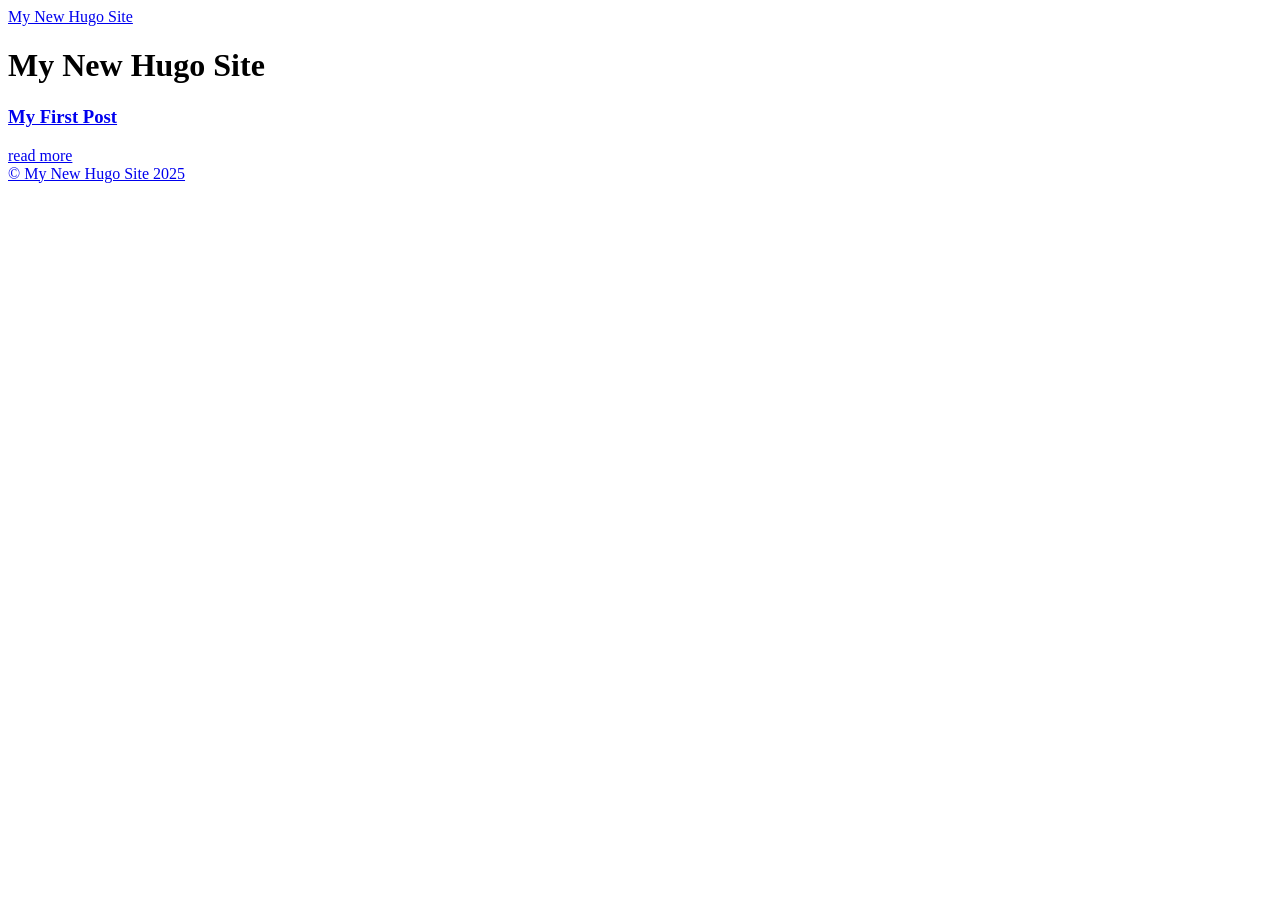
==== index.html @ 199904de "first commit" ====
<!DOCTYPE html>
<html lang="en-us">
  <head><script src="/livereload.js?mindelay=10&amp;v=2&amp;port=1313&amp;path=livereload" data-no-instant defer></script>
    <meta charset="utf-8">
    <meta http-equiv="X-UA-Compatible" content="IE=edge,chrome=1">
    
    <title>My New Hugo Site</title>
    <meta name="viewport" content="width=device-width,minimum-scale=1">
    <meta name="description" content="">
    <meta name="generator" content="Hugo 0.144.2">
    
    
    
      <meta name="robots" content="noindex, nofollow">
    
    

    
<link rel="stylesheet" href="/ananke/css/main.min.css" >




    

    
      

    

    
    
      <link href="/index.xml" rel="alternate" type="application/rss+xml" title="My New Hugo Site" />
      <link href="/index.xml" rel="feed" type="application/rss+xml" title="My New Hugo Site" />
      
    

    
      <link rel="canonical" href="http://localhost:1313/">
    

    <meta property="og:url" content="http://localhost:1313/">
  <meta property="og:site_name" content="My New Hugo Site">
  <meta property="og:title" content="My New Hugo Site">
  <meta property="og:locale" content="en_us">
  <meta property="og:type" content="website">

  <meta itemprop="name" content="My New Hugo Site">
  <meta itemprop="datePublished" content="2025-02-23T20:12:14+08:00">
  <meta itemprop="dateModified" content="2025-02-23T20:12:14+08:00">
  <meta name="twitter:card" content="summary">
  <meta name="twitter:title" content="My New Hugo Site">

	
  </head><body class="ma0 avenir bg-near-white development">

    

  <header>
    <div class="pb3-m pb6-l bg-black">
      <nav class="pv3 ph3 ph4-ns" role="navigation">
  <div class="flex-l justify-between items-center center">
    <a href="/" class="f3 fw2 hover-white no-underline white-90 dib">
      
        My New Hugo Site
      
    </a>
    <div class="flex-l items-center">
      

      
      <div class="ananke-socials"></div>

    </div>
  </div>
</nav>

      <div class="tc-l pv3 ph3 ph4-ns">
        <h1 class="f2 f-subheadline-l fw2 light-silver mb0 lh-title">
          My New Hugo Site
        </h1>
        
      </div>
    </div>
  </header>


    <main class="pb7" role="main">
      
  <article class="cf ph3 ph5-l pv3 pv4-l f4 tc-l center measure-wide lh-copy mid-gray">
    
  </article>

  
  
  
  
  

  
    <div class="pa3 pa4-ns w-100 w-70-ns center">
      

      <section class="w-100 mw8">
        
        
          <div class="relative w-100 mb4">
            
<article class="bb b--black-10">
  <div class="db pv4 ph3 ph0-l no-underline dark-gray">
    <div class="flex flex-column flex-row-ns">
      
      <div class="blah w-100">
        <h1 class="f3 fw1 athelas mt0 lh-title">
          <a href="/posts/my-first-post/" class="color-inherit dim link">
            My First Post
            </a>
        </h1>
        <div class="f6 f5-l lh-copy nested-copy-line-height nested-links">
          
        </div>
        <a href="/posts/my-first-post/" class="ba b--moon-gray bg-light-gray br2 color-inherit dib f7 hover-bg-moon-gray link mt2 ph2 pv1">read more</a>
      </div>
    </div>
  </div>
</article>

          </div>
        
      </section>

      

    </div>
  

    </main>
    <footer class="bg-black bottom-0 w-100 pa3" role="contentinfo">
  <div class="flex justify-between">
  <a class="f4 fw4 hover-white no-underline white-70 dn dib-ns pv2 ph3" href="http://localhost:1313/" >
    &copy;  My New Hugo Site 2025 
  </a>
    <div><div class="ananke-socials"></div>
</div>
  </div>
</footer>

  </body>
</html>
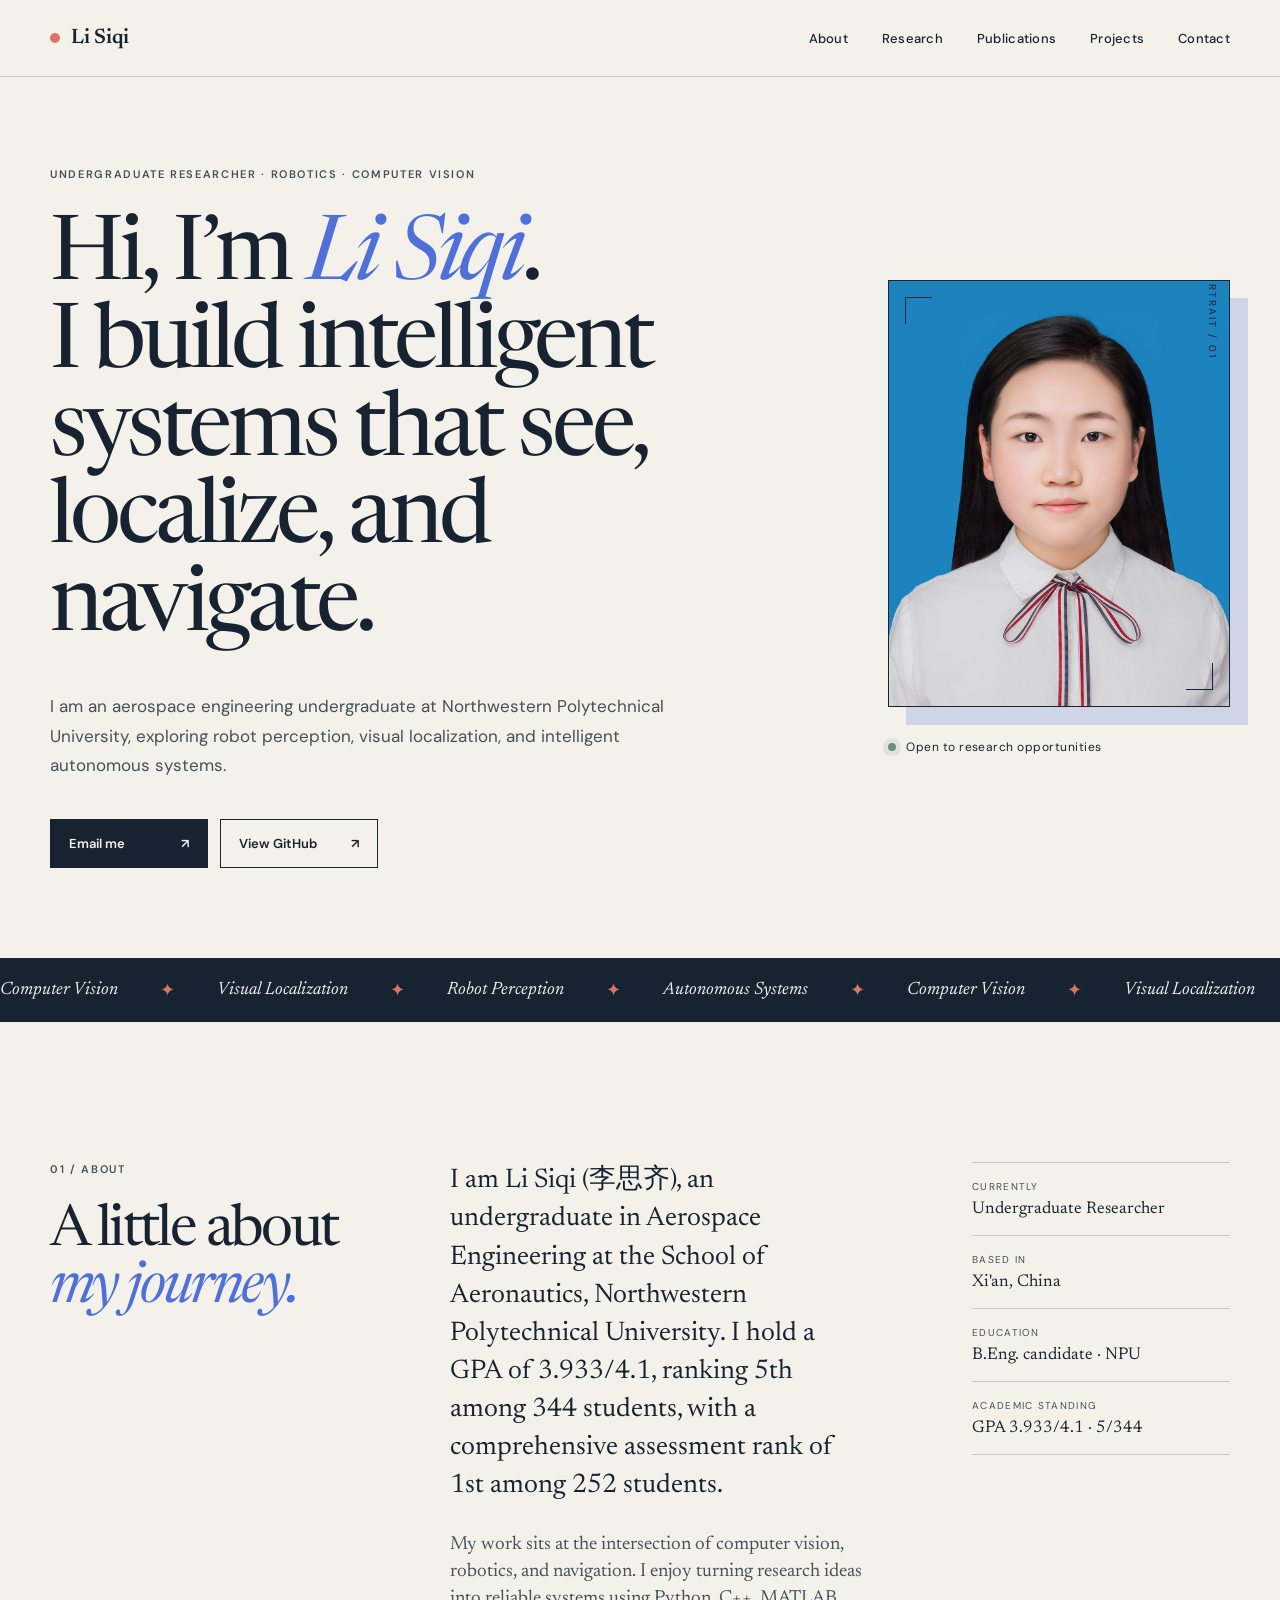
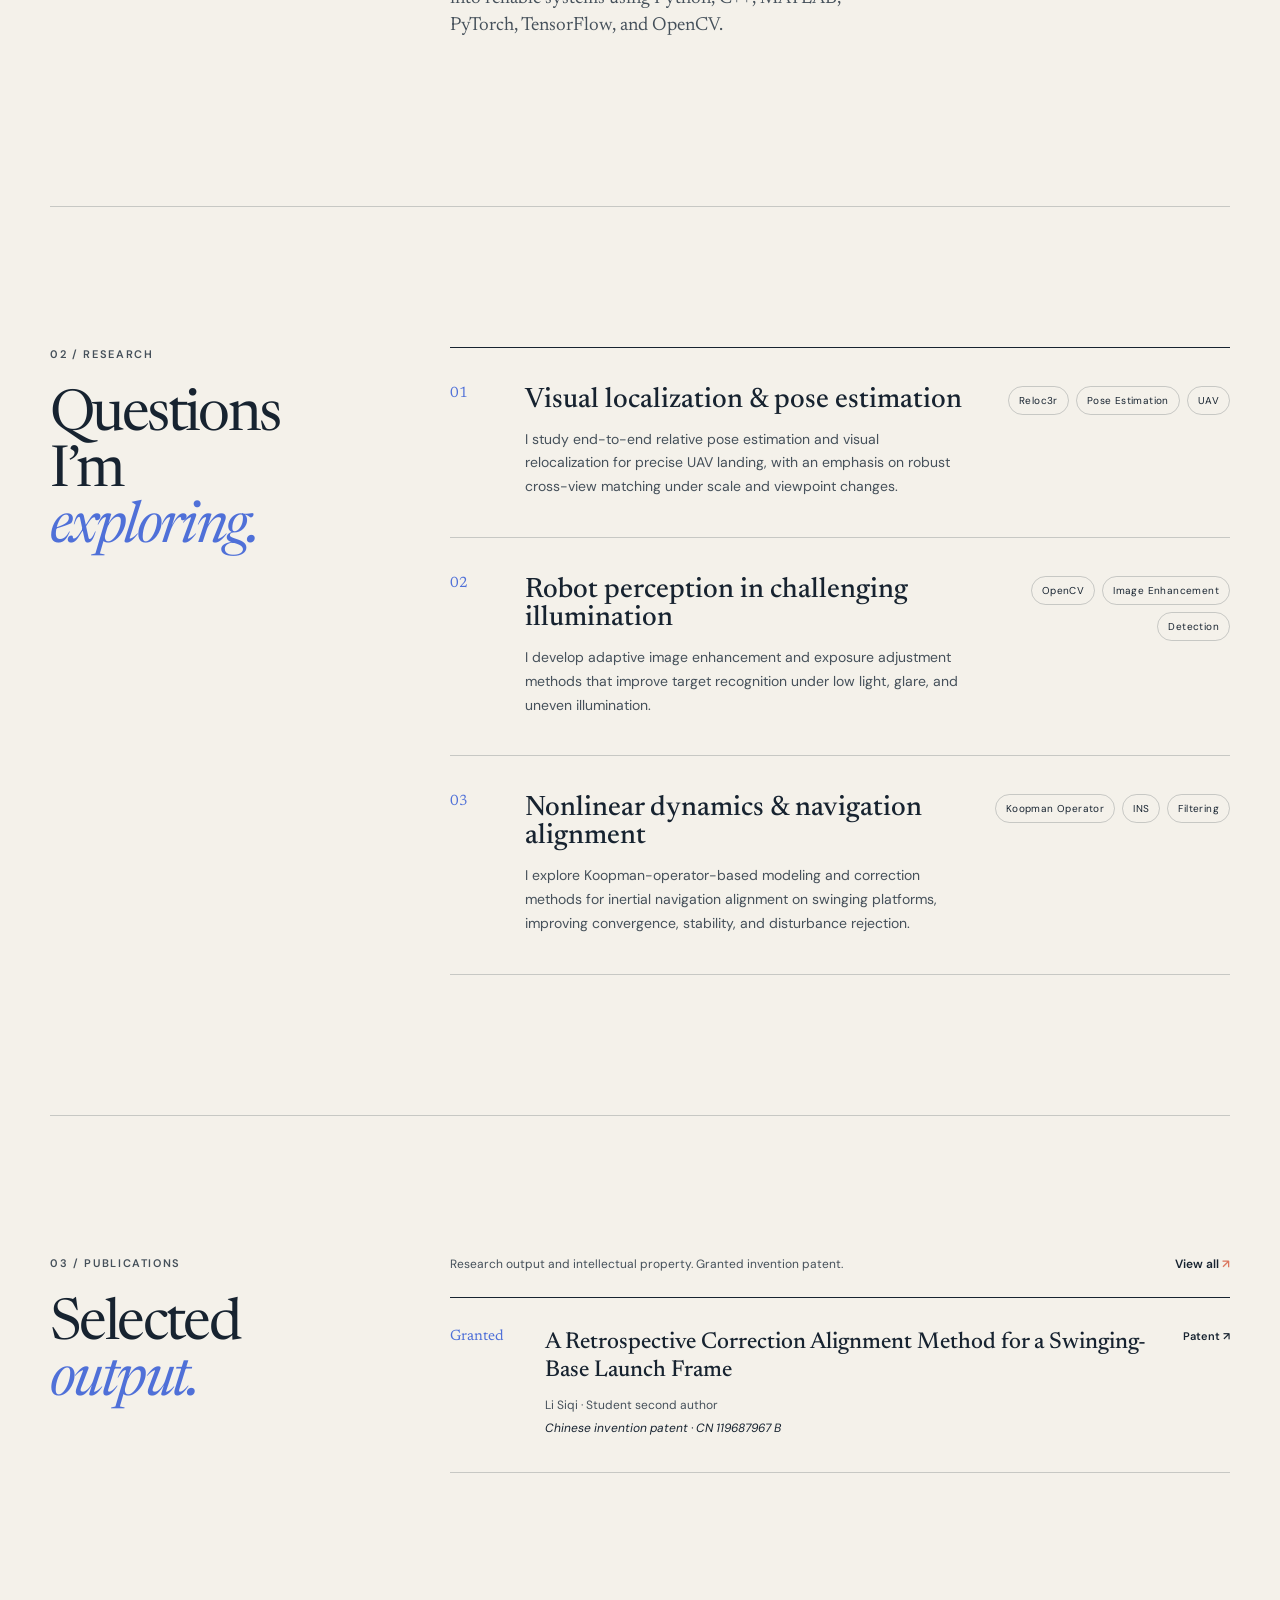
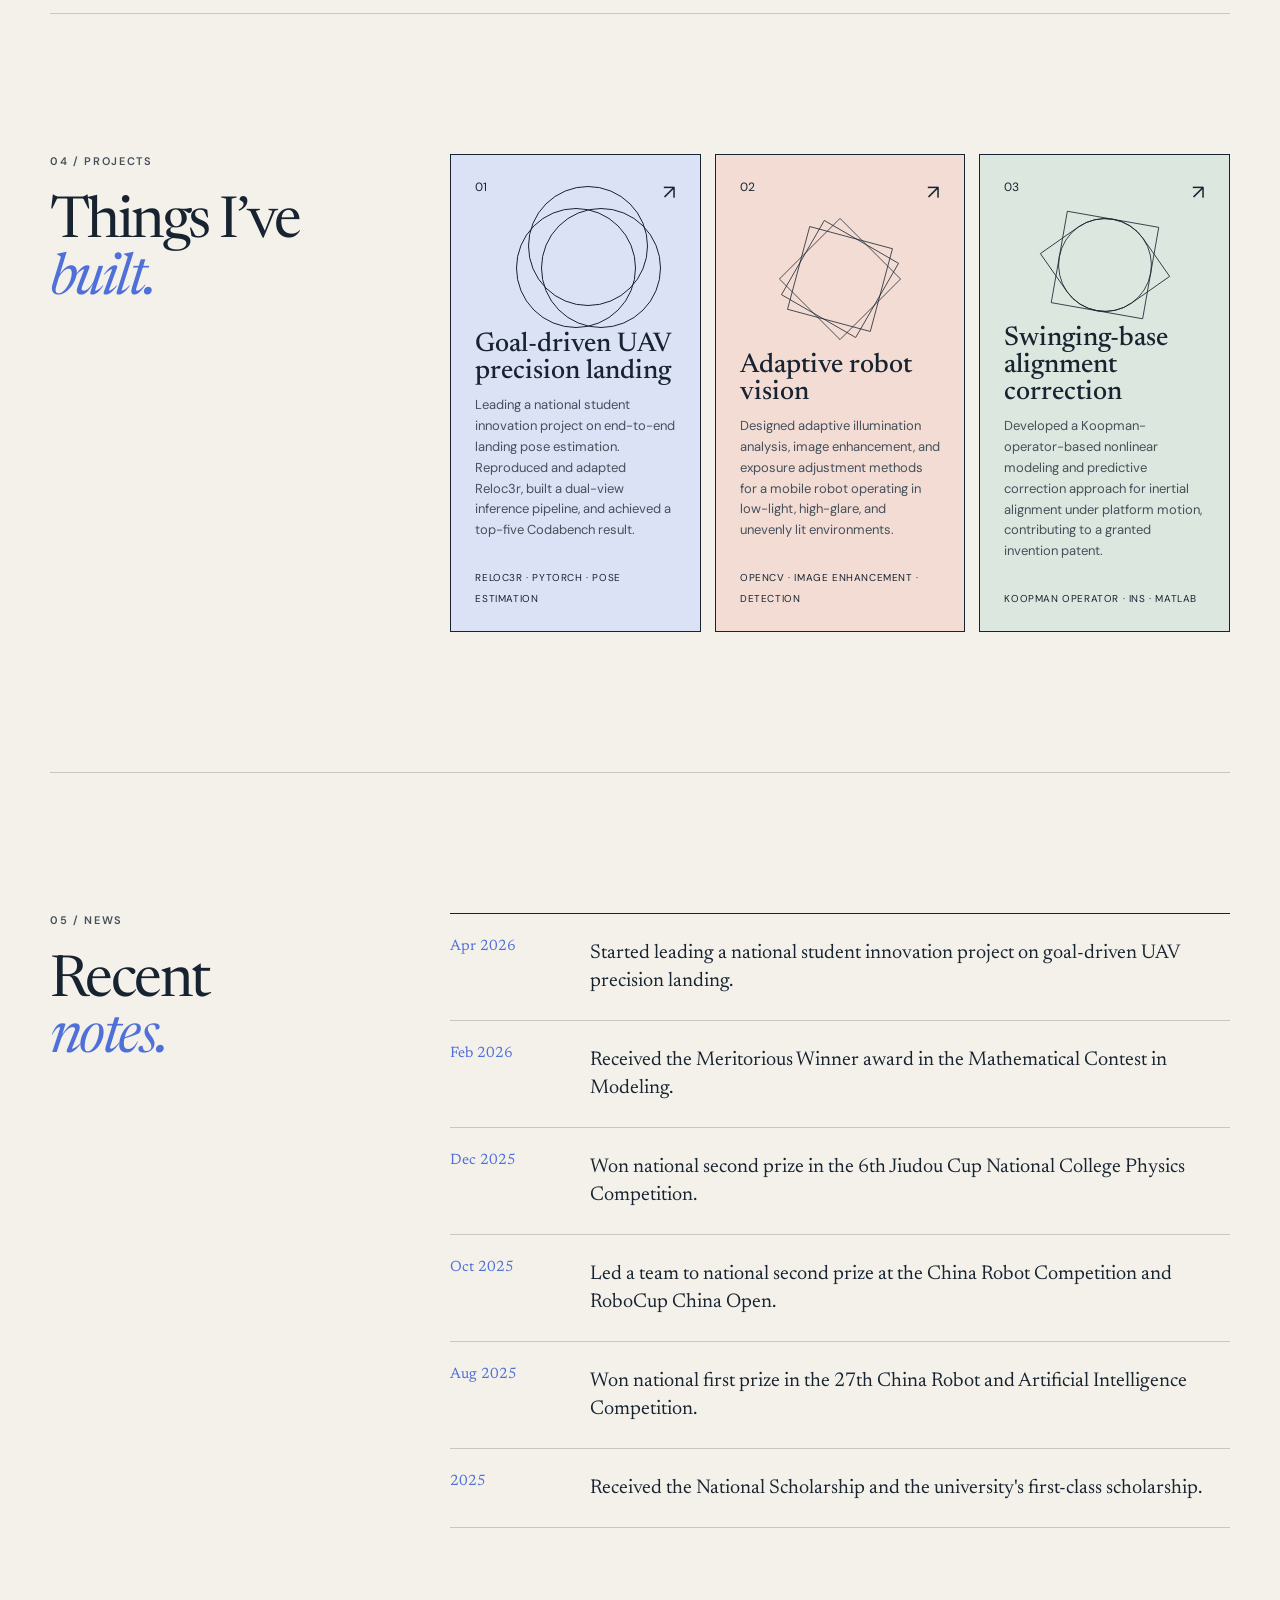
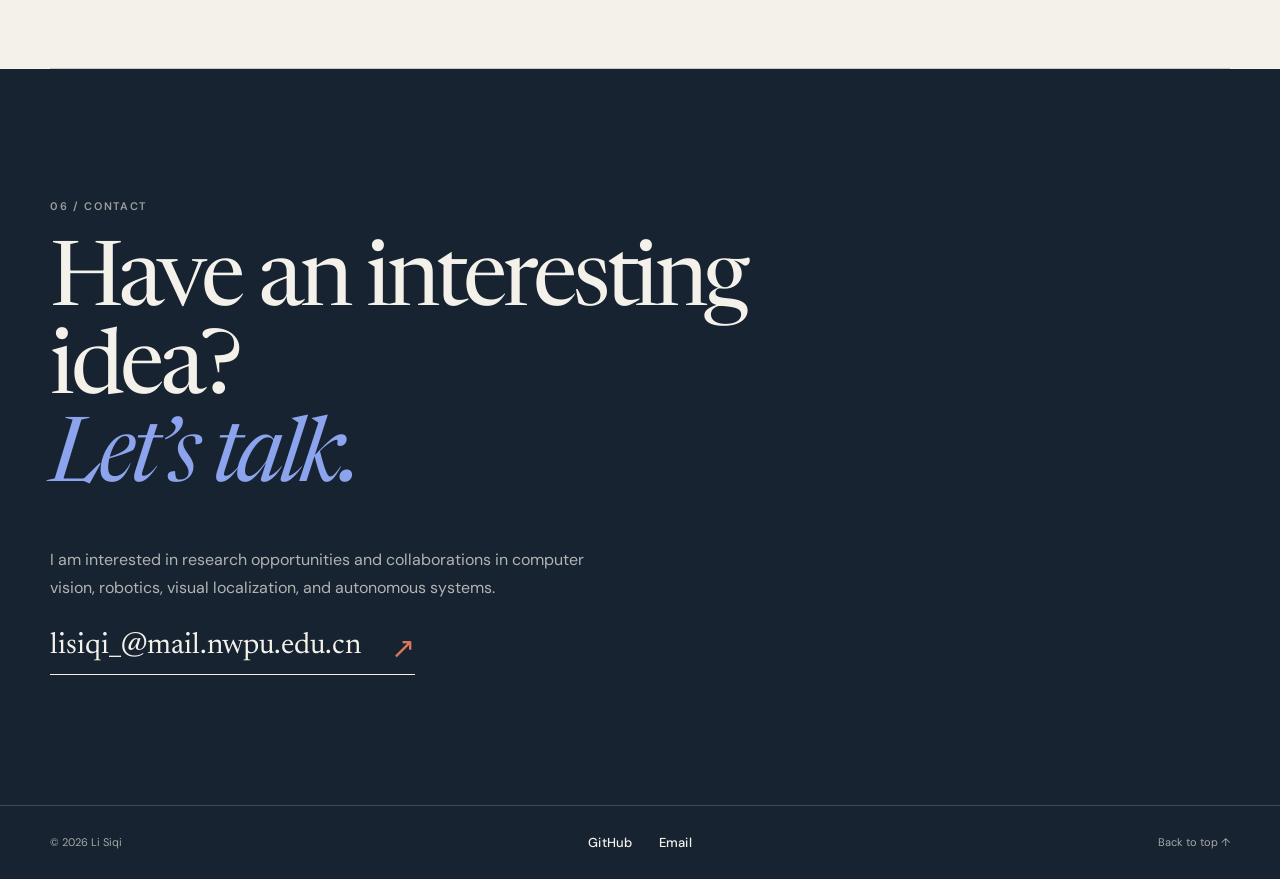
==== commit 3a81b3d5: "Build personal academic homepage" ====
--- a/index.html
+++ b/index.html
@@ -1,149 +1,157 @@
-<!DOCTYPE html>
-<html lang="en-us">
-  <head><script src="/livereload.js?mindelay=10&amp;v=2&amp;port=1313&amp;path=livereload" data-no-instant defer></script>
-    <meta charset="utf-8">
-    <meta http-equiv="X-UA-Compatible" content="IE=edge,chrome=1">
-    
-    <title>My New Hugo Site</title>
-    <meta name="viewport" content="width=device-width,minimum-scale=1">
-    <meta name="description" content="">
-    <meta name="generator" content="Hugo 0.144.2">
-    
-    
-    
-      <meta name="robots" content="noindex, nofollow">
-    
-    
+<!doctype html>
+<html lang="en">
+  <head>
+    <meta charset="UTF-8" />
+    <meta name="viewport" content="width=device-width, initial-scale=1.0" />
+    <meta name="theme-color" content="#f4f1ea" />
+    <meta
+      name="description"
+      content="Li Siqi is an aerospace engineering undergraduate researching robot perception, visual localization, and autonomous systems."
+    />
+    <meta property="og:type" content="website" />
+    <meta property="og:title" content="Li Siqi — Academic Homepage" />
+    <meta
+      property="og:description"
+      content="Research in computer vision, robotics, visual localization, and autonomous systems."
+    />
+    <title>Li Siqi — Academic Homepage</title>
+    <link rel="icon" href="favicon.svg" type="image/svg+xml" />
+    <link rel="preconnect" href="https://fonts.googleapis.com" />
+    <link rel="preconnect" href="https://fonts.gstatic.com" crossorigin />
+    <link
+      href="https://fonts.googleapis.com/css2?family=DM+Sans:wght@400;500;600&family=Newsreader:opsz,wght@6..72,400;6..72,500;6..72,600&display=swap"
+      rel="stylesheet"
+    />
+    <link rel="stylesheet" href="styles.css" />
+  </head>
+  <body>
+    <a class="skip-link" href="#main">Skip to content</a>
 
-    
-<link rel="stylesheet" href="/ananke/css/main.min.css" >
+    <header class="site-header">
+      <div class="header-inner">
+        <a class="wordmark" href="#top" aria-label="Back to top">
+          <span class="wordmark-dot"></span>
+          <span id="nav-name">Li Siqi</span>
+        </a>
 
+        <button class="menu-toggle" type="button" aria-expanded="false" aria-controls="site-nav">
+          <span></span><span></span>
+          <span class="sr-only">Open menu</span>
+        </button>
 
+        <nav id="site-nav" class="site-nav" aria-label="Primary navigation">
+          <a href="#about">About</a>
+          <a href="#research">Research</a>
+          <a href="#publications">Publications</a>
+          <a href="#projects">Projects</a>
+          <a href="#contact">Contact</a>
+        </nav>
+      </div>
+    </header>
 
+    <main id="main">
+      <section id="top" class="hero section-shell">
+        <div class="hero-copy reveal">
+          <p id="hero-eyebrow" class="eyebrow">Researcher · Engineer · Lifelong learner</p>
+          <h1>
+            Hi, I’m <em id="hero-name">Li Siqi</em>.<br />
+            <span id="hero-headline">I explore ideas and build useful things.</span>
+          </h1>
+          <p id="hero-intro" class="hero-intro">
+            A short introduction about your research interests, current position, and the questions
+            you care about most.
+          </p>
+          <div id="hero-links" class="hero-actions"></div>
+        </div>
 
-    
-
-    
-      
-
-    
-
-    
-    
-      <link href="/index.xml" rel="alternate" type="application/rss+xml" title="My New Hugo Site" />
-      <link href="/index.xml" rel="feed" type="application/rss+xml" title="My New Hugo Site" />
-      
-    
-
-    
-      <link rel="canonical" href="http://localhost:1313/">
-    
-
-    <meta property="og:url" content="http://localhost:1313/">
-  <meta property="og:site_name" content="My New Hugo Site">
-  <meta property="og:title" content="My New Hugo Site">
-  <meta property="og:locale" content="en_us">
-  <meta property="og:type" content="website">
-
-  <meta itemprop="name" content="My New Hugo Site">
-  <meta itemprop="datePublished" content="2025-02-23T20:12:14+08:00">
-  <meta itemprop="dateModified" content="2025-02-23T20:12:14+08:00">
-  <meta name="twitter:card" content="summary">
-  <meta name="twitter:title" content="My New Hugo Site">
-
-	
-  </head><body class="ma0 avenir bg-near-white development">
-
-    
-
-  <header>
-    <div class="pb3-m pb6-l bg-black">
-      <nav class="pv3 ph3 ph4-ns" role="navigation">
-  <div class="flex-l justify-between items-center center">
-    <a href="/" class="f3 fw2 hover-white no-underline white-90 dib">
-      
-        My New Hugo Site
-      
-    </a>
-    <div class="flex-l items-center">
-      
-
-      
-      <div class="ananke-socials"></div>
-
-    </div>
-  </div>
-</nav>
-
-      <div class="tc-l pv3 ph3 ph4-ns">
-        <h1 class="f2 f-subheadline-l fw2 light-silver mb0 lh-title">
-          My New Hugo Site
-        </h1>
-        
-      </div>
-    </div>
-  </header>
-
-
-    <main class="pb7" role="main">
-      
-  <article class="cf ph3 ph5-l pv3 pv4-l f4 tc-l center measure-wide lh-copy mid-gray">
-    
-  </article>
-
-  
-  
-  
-  
-  
-
-  
-    <div class="pa3 pa4-ns w-100 w-70-ns center">
-      
-
-      <section class="w-100 mw8">
-        
-        
-          <div class="relative w-100 mb4">
-            
-<article class="bb b--black-10">
-  <div class="db pv4 ph3 ph0-l no-underline dark-gray">
-    <div class="flex flex-column flex-row-ns">
-      
-      <div class="blah w-100">
-        <h1 class="f3 fw1 athelas mt0 lh-title">
-          <a href="/posts/my-first-post/" class="color-inherit dim link">
-            My First Post
-            </a>
-        </h1>
-        <div class="f6 f5-l lh-copy nested-copy-line-height nested-links">
-          
+        <div class="portrait-wrap reveal" aria-label="Profile image placeholder">
+          <div class="portrait-frame">
+            <img id="profile-photo" alt="Portrait" hidden />
+            <span id="profile-initials" class="portrait-initials">YN</span>
+            <span class="portrait-label">Portrait / 01</span>
+          </div>
+          <p id="hero-status" class="availability"><span></span> Open to collaboration</p>
         </div>
-        <a href="/posts/my-first-post/" class="ba b--moon-gray bg-light-gray br2 color-inherit dib f7 hover-bg-moon-gray link mt2 ph2 pv1">read more</a>
-      </div>
-    </div>
-  </div>
-</article>
-
-          </div>
-        
       </section>
 
-      
+      <section class="ticker" aria-label="Research interests">
+        <div id="ticker-content" class="ticker-track"></div>
+      </section>
 
-    </div>
-  
+      <section id="about" class="content-section section-shell">
+        <div class="section-heading reveal">
+          <p class="section-number">01 / About</p>
+          <h2>A little about<br /><em>my journey.</em></h2>
+        </div>
+        <div class="section-body about-grid reveal">
+          <div id="about-text" class="about-copy"></div>
+          <dl id="quick-facts" class="quick-facts"></dl>
+        </div>
+      </section>
 
+      <section id="research" class="content-section section-shell">
+        <div class="section-heading reveal">
+          <p class="section-number">02 / Research</p>
+          <h2>Questions I’m<br /><em>exploring.</em></h2>
+        </div>
+        <div id="research-list" class="research-list section-body"></div>
+      </section>
+
+      <section id="publications" class="content-section section-shell">
+        <div class="section-heading reveal">
+          <p class="section-number">03 / Publications</p>
+          <h2>Selected<br /><em>output.</em></h2>
+        </div>
+        <div class="section-body">
+          <div class="publication-toolbar reveal">
+            <p>Research output and intellectual property. <span id="publication-note">Granted invention patent.</span></p>
+            <a id="all-publications-link" class="text-link" href="#">View all <span>↗</span></a>
+          </div>
+          <ol id="publication-list" class="publication-list"></ol>
+        </div>
+      </section>
+
+      <section id="projects" class="content-section section-shell">
+        <div class="section-heading reveal">
+          <p class="section-number">04 / Projects</p>
+          <h2>Things I’ve<br /><em>built.</em></h2>
+        </div>
+        <div id="project-grid" class="project-grid section-body"></div>
+      </section>
+
+      <section id="news" class="content-section section-shell">
+        <div class="section-heading reveal">
+          <p class="section-number">05 / News</p>
+          <h2>Recent<br /><em>notes.</em></h2>
+        </div>
+        <div class="section-body">
+          <ul id="news-list" class="news-list"></ul>
+        </div>
+      </section>
+
+      <section id="contact" class="contact-section">
+        <div class="section-shell contact-inner reveal">
+          <p class="section-number">06 / Contact</p>
+          <h2>Have an interesting idea?<br /><em>Let’s talk.</em></h2>
+          <p id="contact-text">
+            I’m always happy to discuss research, collaboration, or thoughtful new projects.
+          </p>
+          <a id="contact-email" class="contact-email" href="mailto:lisiqi_@mail.nwpu.edu.cn">
+            lisiqi_@mail.nwpu.edu.cn <span>↗</span>
+          </a>
+        </div>
+      </section>
     </main>
-    <footer class="bg-black bottom-0 w-100 pa3" role="contentinfo">
-  <div class="flex justify-between">
-  <a class="f4 fw4 hover-white no-underline white-70 dn dib-ns pv2 ph3" href="http://localhost:1313/" >
-    &copy;  My New Hugo Site 2025 
-  </a>
-    <div><div class="ananke-socials"></div>
-</div>
-  </div>
-</footer>
 
+    <footer class="site-footer">
+      <div class="footer-inner section-shell">
+        <p>© <span id="footer-year"></span> <span id="footer-name">Li Siqi</span></p>
+        <div id="footer-links" class="footer-links"></div>
+        <a href="#top" class="back-to-top">Back to top ↑</a>
+      </div>
+    </footer>
+
+    <script src="content.js"></script>
+    <script src="app.js"></script>
   </body>
 </html>
--- a/styles.css
+++ b/styles.css
@@ -0,0 +1,468 @@
+:root {
+  --ink: #172330;
+  --ink-soft: #45505a;
+  --paper: #f4f1ea;
+  --paper-deep: #e9e4da;
+  --line: rgba(23, 35, 48, 0.2);
+  --blue: #4f70d8;
+  --coral: #db765e;
+  --green: #659178;
+  --serif: "Newsreader", Georgia, serif;
+  --sans: "DM Sans", Arial, sans-serif;
+}
+
+* { box-sizing: border-box; }
+
+[hidden] { display: none !important; }
+
+html { scroll-behavior: smooth; }
+
+body {
+  margin: 0;
+  color: var(--ink);
+  background: var(--paper);
+  font-family: var(--sans);
+  -webkit-font-smoothing: antialiased;
+}
+
+a { color: inherit; }
+
+img { display: block; max-width: 100%; }
+
+.sr-only {
+  position: absolute;
+  width: 1px;
+  height: 1px;
+  padding: 0;
+  margin: -1px;
+  overflow: hidden;
+  clip: rect(0, 0, 0, 0);
+  white-space: nowrap;
+  border: 0;
+}
+
+.skip-link {
+  position: fixed;
+  z-index: 100;
+  top: -60px;
+  left: 20px;
+  padding: 12px 18px;
+  color: var(--paper);
+  background: var(--ink);
+  transition: top 0.2s;
+}
+
+.skip-link:focus { top: 20px; }
+
+.section-shell {
+  width: min(1180px, calc(100% - 64px));
+  margin-inline: auto;
+}
+
+.site-header {
+  position: sticky;
+  z-index: 50;
+  top: 0;
+  background: rgba(244, 241, 234, 0.92);
+  border-bottom: 1px solid var(--line);
+  backdrop-filter: blur(14px);
+}
+
+.header-inner {
+  display: flex;
+  align-items: center;
+  justify-content: space-between;
+  width: min(1180px, calc(100% - 64px));
+  height: 76px;
+  margin: auto;
+}
+
+.wordmark {
+  display: inline-flex;
+  gap: 11px;
+  align-items: center;
+  font-family: var(--serif);
+  font-size: 21px;
+  font-weight: 600;
+  text-decoration: none;
+}
+
+.wordmark-dot {
+  width: 10px;
+  height: 10px;
+  background: var(--coral);
+  border-radius: 50%;
+}
+
+.site-nav { display: flex; gap: 34px; }
+
+.site-nav a,
+.footer-links a {
+  position: relative;
+  font-size: 13px;
+  font-weight: 500;
+  letter-spacing: 0.02em;
+  text-decoration: none;
+}
+
+.site-nav a::after,
+.footer-links a::after {
+  position: absolute;
+  right: 0;
+  bottom: -5px;
+  left: 0;
+  height: 1px;
+  content: "";
+  background: currentColor;
+  transform: scaleX(0);
+  transform-origin: right;
+  transition: transform 0.25s ease;
+}
+
+.site-nav a:hover::after,
+.footer-links a:hover::after {
+  transform: scaleX(1);
+  transform-origin: left;
+}
+
+.menu-toggle { display: none; }
+
+.hero {
+  display: grid;
+  grid-template-columns: minmax(0, 1.55fr) minmax(300px, 0.72fr);
+  gap: 8vw;
+  align-items: center;
+  min-height: calc(100vh - 76px);
+  padding-block: 90px;
+}
+
+.eyebrow,
+.section-number {
+  margin: 0 0 34px;
+  color: var(--ink-soft);
+  font-size: 11px;
+  font-weight: 600;
+  letter-spacing: 0.15em;
+  text-transform: uppercase;
+}
+
+.hero h1,
+.section-heading h2,
+.contact-inner h2 {
+  margin: 0;
+  font-family: var(--serif);
+  font-weight: 400;
+  letter-spacing: -0.045em;
+  line-height: 0.98;
+}
+
+.hero h1 { max-width: 760px; font-size: clamp(56px, 7vw, 100px); }
+
+.hero h1 em,
+.section-heading em,
+.contact-inner em {
+  color: var(--blue);
+  font-weight: 400;
+}
+
+.hero-intro {
+  max-width: 620px;
+  margin: 38px 0 0;
+  color: var(--ink-soft);
+  font-size: 17px;
+  line-height: 1.75;
+}
+
+.hero-actions { display: flex; gap: 12px; margin-top: 38px; }
+
+.button {
+  display: inline-flex;
+  gap: 24px;
+  align-items: center;
+  justify-content: space-between;
+  min-width: 158px;
+  padding: 15px 18px;
+  border: 1px solid var(--ink);
+  font-size: 13px;
+  font-weight: 600;
+  text-decoration: none;
+  transition: color 0.2s, background 0.2s, transform 0.2s;
+}
+
+.button:hover { transform: translateY(-3px); }
+.button-primary { color: var(--paper); background: var(--ink); }
+.button-primary:hover { background: var(--blue); border-color: var(--blue); }
+.button-secondary:hover { color: var(--paper); background: var(--ink); }
+
+.portrait-wrap { justify-self: end; width: min(100%, 350px); }
+
+.portrait-frame {
+  position: relative;
+  display: grid;
+  overflow: hidden;
+  aspect-ratio: 4 / 5;
+  place-items: center;
+  background:
+    linear-gradient(rgba(244, 241, 234, 0.4), rgba(244, 241, 234, 0.1)),
+    repeating-linear-gradient(45deg, transparent 0 22px, rgba(23, 35, 48, 0.07) 22px 23px),
+    var(--paper-deep);
+  border: 1px solid var(--ink);
+  box-shadow: 18px 18px 0 rgba(79, 112, 216, 0.22);
+}
+
+.portrait-frame::before,
+.portrait-frame::after {
+  position: absolute;
+  width: 26px;
+  height: 26px;
+  content: "";
+  border-color: var(--ink);
+}
+
+.portrait-frame::before { top: 16px; left: 16px; border-top: 1px solid; border-left: 1px solid; }
+.portrait-frame::after { right: 16px; bottom: 16px; border-right: 1px solid; border-bottom: 1px solid; }
+
+.portrait-frame img { width: 100%; height: 100%; object-fit: cover; }
+
+.portrait-initials {
+  font-family: var(--serif);
+  font-size: clamp(76px, 9vw, 130px);
+  font-style: italic;
+  color: var(--blue);
+}
+
+.portrait-label {
+  position: absolute;
+  top: 25px;
+  right: -30px;
+  font-size: 10px;
+  letter-spacing: 0.2em;
+  text-transform: uppercase;
+  transform: rotate(90deg);
+}
+
+.availability {
+  display: flex;
+  gap: 10px;
+  align-items: center;
+  margin: 32px 0 0;
+  font-size: 12px;
+  letter-spacing: 0.04em;
+}
+
+.availability span {
+  width: 8px;
+  height: 8px;
+  background: var(--green);
+  border-radius: 50%;
+  box-shadow: 0 0 0 5px rgba(101, 145, 120, 0.14);
+}
+
+.ticker { overflow: hidden; padding: 20px 0; color: var(--paper); background: var(--ink); }
+
+.ticker-track {
+  display: flex;
+  width: max-content;
+  animation: marquee 28s linear infinite;
+}
+
+.ticker-track span {
+  display: flex;
+  gap: 42px;
+  align-items: center;
+  padding-right: 42px;
+  font-family: var(--serif);
+  font-size: 18px;
+  font-style: italic;
+  white-space: nowrap;
+}
+
+.ticker-track i { color: var(--coral); font-family: var(--sans); font-style: normal; }
+
+@keyframes marquee { to { transform: translateX(-50%); } }
+
+.content-section {
+  display: grid;
+  grid-template-columns: minmax(210px, 0.65fr) minmax(0, 1.7fr);
+  gap: 8vw;
+  padding-block: 140px;
+  border-bottom: 1px solid var(--line);
+}
+
+.section-heading h2 { font-size: clamp(42px, 4.5vw, 68px); }
+.section-number { margin-bottom: 28px; }
+
+.about-grid { display: grid; grid-template-columns: 1.3fr 0.8fr; gap: 8vw; }
+
+.about-copy p {
+  margin: 0 0 26px;
+  font-family: var(--serif);
+  font-size: clamp(23px, 2.1vw, 31px);
+  line-height: 1.42;
+}
+
+.about-copy p:last-child { color: var(--ink-soft); font-size: 19px; }
+
+.quick-facts { margin: 0; }
+
+.quick-facts div { padding: 17px 0; border-top: 1px solid var(--line); }
+.quick-facts div:last-child { border-bottom: 1px solid var(--line); }
+.quick-facts dt { margin-bottom: 8px; color: var(--ink-soft); font-size: 10px; letter-spacing: 0.13em; text-transform: uppercase; }
+.quick-facts dd { margin: 0; font-family: var(--serif); font-size: 17px; }
+
+.research-list { border-top: 1px solid var(--ink); }
+
+.research-item {
+  display: grid;
+  grid-template-columns: 50px 1fr minmax(120px, 0.55fr);
+  gap: 25px;
+  padding: 38px 0;
+  border-bottom: 1px solid var(--line);
+}
+
+.research-index,
+.publication-year { color: var(--blue); font-family: var(--serif); font-size: 15px; }
+.research-item h3 { margin: 0 0 14px; font-family: var(--serif); font-size: 28px; font-weight: 500; }
+.research-item p { max-width: 560px; margin: 0; color: var(--ink-soft); font-size: 14px; line-height: 1.7; }
+
+.tag-list { display: flex; flex-wrap: wrap; gap: 7px; align-content: flex-start; justify-content: flex-end; }
+.tag-list span { padding: 7px 10px; border: 1px solid var(--line); border-radius: 30px; font-size: 10px; letter-spacing: 0.04em; }
+
+.publication-toolbar { display: flex; align-items: center; justify-content: space-between; margin-bottom: 25px; }
+.publication-toolbar p { margin: 0; color: var(--ink-soft); font-size: 12px; }
+.text-link { font-size: 12px; font-weight: 600; text-decoration: none; }
+.text-link span { color: var(--coral); }
+
+.publication-list { padding: 0; margin: 0; list-style: none; border-top: 1px solid var(--ink); }
+.publication-item { display: grid; grid-template-columns: 70px 1fr auto; gap: 25px; padding: 31px 0; border-bottom: 1px solid var(--line); }
+.publication-main h3 { margin: 0 0 10px; font-family: var(--serif); font-size: 23px; font-weight: 500; line-height: 1.25; }
+.publication-main p { margin: 4px 0; color: var(--ink-soft); font-size: 12px; line-height: 1.55; }
+.publication-main .venue { color: var(--ink); font-style: italic; }
+.publication-links { display: flex; flex-direction: column; gap: 8px; align-items: flex-end; }
+.publication-links a { font-size: 11px; font-weight: 600; text-decoration: none; }
+.publication-links a:hover { color: var(--blue); }
+
+.project-grid { display: grid; grid-template-columns: repeat(3, 1fr); gap: 14px; }
+
+.project-card {
+  display: flex;
+  flex-direction: column;
+  justify-content: space-between;
+  min-height: 430px;
+  padding: 24px;
+  text-decoration: none;
+  border: 1px solid var(--ink);
+  transition: transform 0.25s, box-shadow 0.25s;
+}
+
+.project-card:hover { transform: translateY(-7px); box-shadow: 8px 8px 0 var(--ink); }
+.project-blue { background: #dce2f6; }
+.project-coral { background: #f2dcd4; }
+.project-green { background: #dce7df; }
+.project-top { display: flex; justify-content: space-between; font-size: 12px; }
+.project-top span:last-child { font-size: 20px; }
+
+.project-mark { position: relative; align-self: center; width: 120px; height: 120px; }
+.project-mark i { position: absolute; inset: 0; border: 1px solid var(--ink); border-radius: 50%; }
+.project-mark i:nth-child(2) { transform: translateX(25px); }
+.project-mark i:nth-child(3) { transform: translate(12px, -22px); }
+.project-coral .project-mark i { border-radius: 0; transform: rotate(45deg) scale(0.72); }
+.project-coral .project-mark i:nth-child(2) { transform: rotate(30deg) scale(0.72); }
+.project-coral .project-mark i:nth-child(3) { transform: rotate(15deg) scale(0.72); }
+.project-green .project-mark i { border-radius: 50% 0 50% 0; transform: rotate(10deg) scale(0.78); }
+.project-green .project-mark i:nth-child(2) { transform: rotate(55deg) scale(0.78); }
+.project-green .project-mark i:nth-child(3) { transform: rotate(100deg) scale(0.78); }
+
+.project-card h3 { margin: 0 0 10px; font-family: var(--serif); font-size: 27px; font-weight: 500; }
+.project-card p { min-height: 64px; margin: 0 0 24px; color: var(--ink-soft); font-size: 13px; line-height: 1.6; }
+.project-tech { font-size: 10px; letter-spacing: 0.06em; text-transform: uppercase; }
+
+.news-list { padding: 0; margin: 0; list-style: none; border-top: 1px solid var(--ink); }
+.news-list li { display: grid; grid-template-columns: 140px 1fr; padding: 25px 0; border-bottom: 1px solid var(--line); }
+.news-list time { color: var(--blue); font-family: var(--serif); font-size: 15px; }
+.news-list p { margin: 0; font-family: var(--serif); font-size: 20px; line-height: 1.4; }
+
+.contact-section { color: var(--paper); background: var(--ink); }
+.contact-inner { padding-block: 130px; }
+.contact-inner .section-number { color: rgba(244, 241, 234, 0.6); }
+.contact-inner h2 { max-width: 900px; font-size: clamp(54px, 7vw, 98px); }
+.contact-inner h2 em { color: #8ca3ed; }
+.contact-inner > p:not(.section-number) { max-width: 550px; margin: 42px 0 30px; color: rgba(244, 241, 234, 0.7); line-height: 1.7; }
+.contact-email { display: inline-flex; gap: 30px; padding-bottom: 8px; border-bottom: 1px solid var(--paper); font-family: var(--serif); font-size: clamp(20px, 2.3vw, 32px); text-decoration: none; }
+.contact-email span { color: var(--coral); }
+
+.site-footer { color: var(--paper); background: var(--ink); border-top: 1px solid rgba(244, 241, 234, 0.18); }
+.footer-inner { display: grid; grid-template-columns: 1fr auto 1fr; gap: 30px; align-items: center; padding-block: 28px; }
+.footer-inner p, .back-to-top { margin: 0; color: rgba(244, 241, 234, 0.65); font-size: 11px; text-decoration: none; }
+.footer-links { display: flex; gap: 26px; }
+.back-to-top { justify-self: end; }
+
+.reveal { opacity: 0; transform: translateY(24px); transition: opacity 0.7s ease, transform 0.7s ease; }
+.reveal.is-visible { opacity: 1; transform: none; }
+
+@media (prefers-reduced-motion: reduce) {
+  html { scroll-behavior: auto; }
+  .ticker-track { animation: none; }
+  .reveal { opacity: 1; transform: none; transition: none; }
+}
+
+@media (max-width: 900px) {
+  .section-shell, .header-inner { width: min(100% - 40px, 720px); }
+  .hero { grid-template-columns: 1fr; gap: 70px; min-height: auto; padding-block: 80px; }
+  .portrait-wrap { justify-self: start; width: 310px; }
+  .content-section { grid-template-columns: 1fr; gap: 60px; padding-block: 100px; }
+  .project-grid { grid-template-columns: 1fr 1fr; }
+  .project-card:last-child { grid-column: 1 / -1; }
+}
+
+@media (max-width: 680px) {
+  .section-shell, .header-inner { width: calc(100% - 36px); }
+  .header-inner { height: 66px; }
+  .menu-toggle {
+    position: relative;
+    display: block;
+    width: 36px;
+    height: 36px;
+    padding: 0;
+    background: transparent;
+    border: 0;
+  }
+  .menu-toggle > span:not(.sr-only) { position: absolute; right: 3px; width: 25px; height: 1px; background: var(--ink); transition: transform 0.2s, top 0.2s; }
+  .menu-toggle > span:first-child { top: 12px; }
+  .menu-toggle > span:nth-child(2) { top: 21px; }
+  .menu-toggle[aria-expanded="true"] > span:first-child { top: 17px; transform: rotate(45deg); }
+  .menu-toggle[aria-expanded="true"] > span:nth-child(2) { top: 17px; transform: rotate(-45deg); }
+  .site-nav {
+    position: absolute;
+    top: 66px;
+    right: 0;
+    left: 0;
+    display: none;
+    flex-direction: column;
+    gap: 0;
+    padding: 12px 18px 25px;
+    background: var(--paper);
+    border-bottom: 1px solid var(--ink);
+  }
+  .site-nav.is-open { display: flex; }
+  .site-nav a { padding: 13px 0; font-family: var(--serif); font-size: 20px; }
+  .hero { gap: 65px; padding-block: 65px 80px; }
+  .hero h1 { font-size: clamp(48px, 15vw, 68px); }
+  .hero-intro { margin-top: 30px; font-size: 15px; }
+  .hero-actions { flex-direction: column; align-items: stretch; }
+  .portrait-wrap { width: calc(100% - 20px); }
+  .content-section { gap: 45px; padding-block: 80px; }
+  .about-grid { grid-template-columns: 1fr; gap: 45px; }
+  .research-item { grid-template-columns: 35px 1fr; }
+  .tag-list { grid-column: 2; justify-content: flex-start; }
+  .publication-toolbar { align-items: flex-start; flex-direction: column; gap: 15px; }
+  .publication-item { grid-template-columns: 50px 1fr; }
+  .publication-links { grid-column: 2; flex-direction: row; align-items: flex-start; }
+  .project-grid { grid-template-columns: 1fr; }
+  .project-card, .project-card:last-child { grid-column: auto; min-height: 410px; }
+  .news-list li { grid-template-columns: 1fr; gap: 9px; }
+  .contact-inner { padding-block: 90px; }
+  .footer-inner { grid-template-columns: 1fr; gap: 22px; }
+  .footer-links { flex-wrap: wrap; }
+  .back-to-top { justify-self: start; }
+}
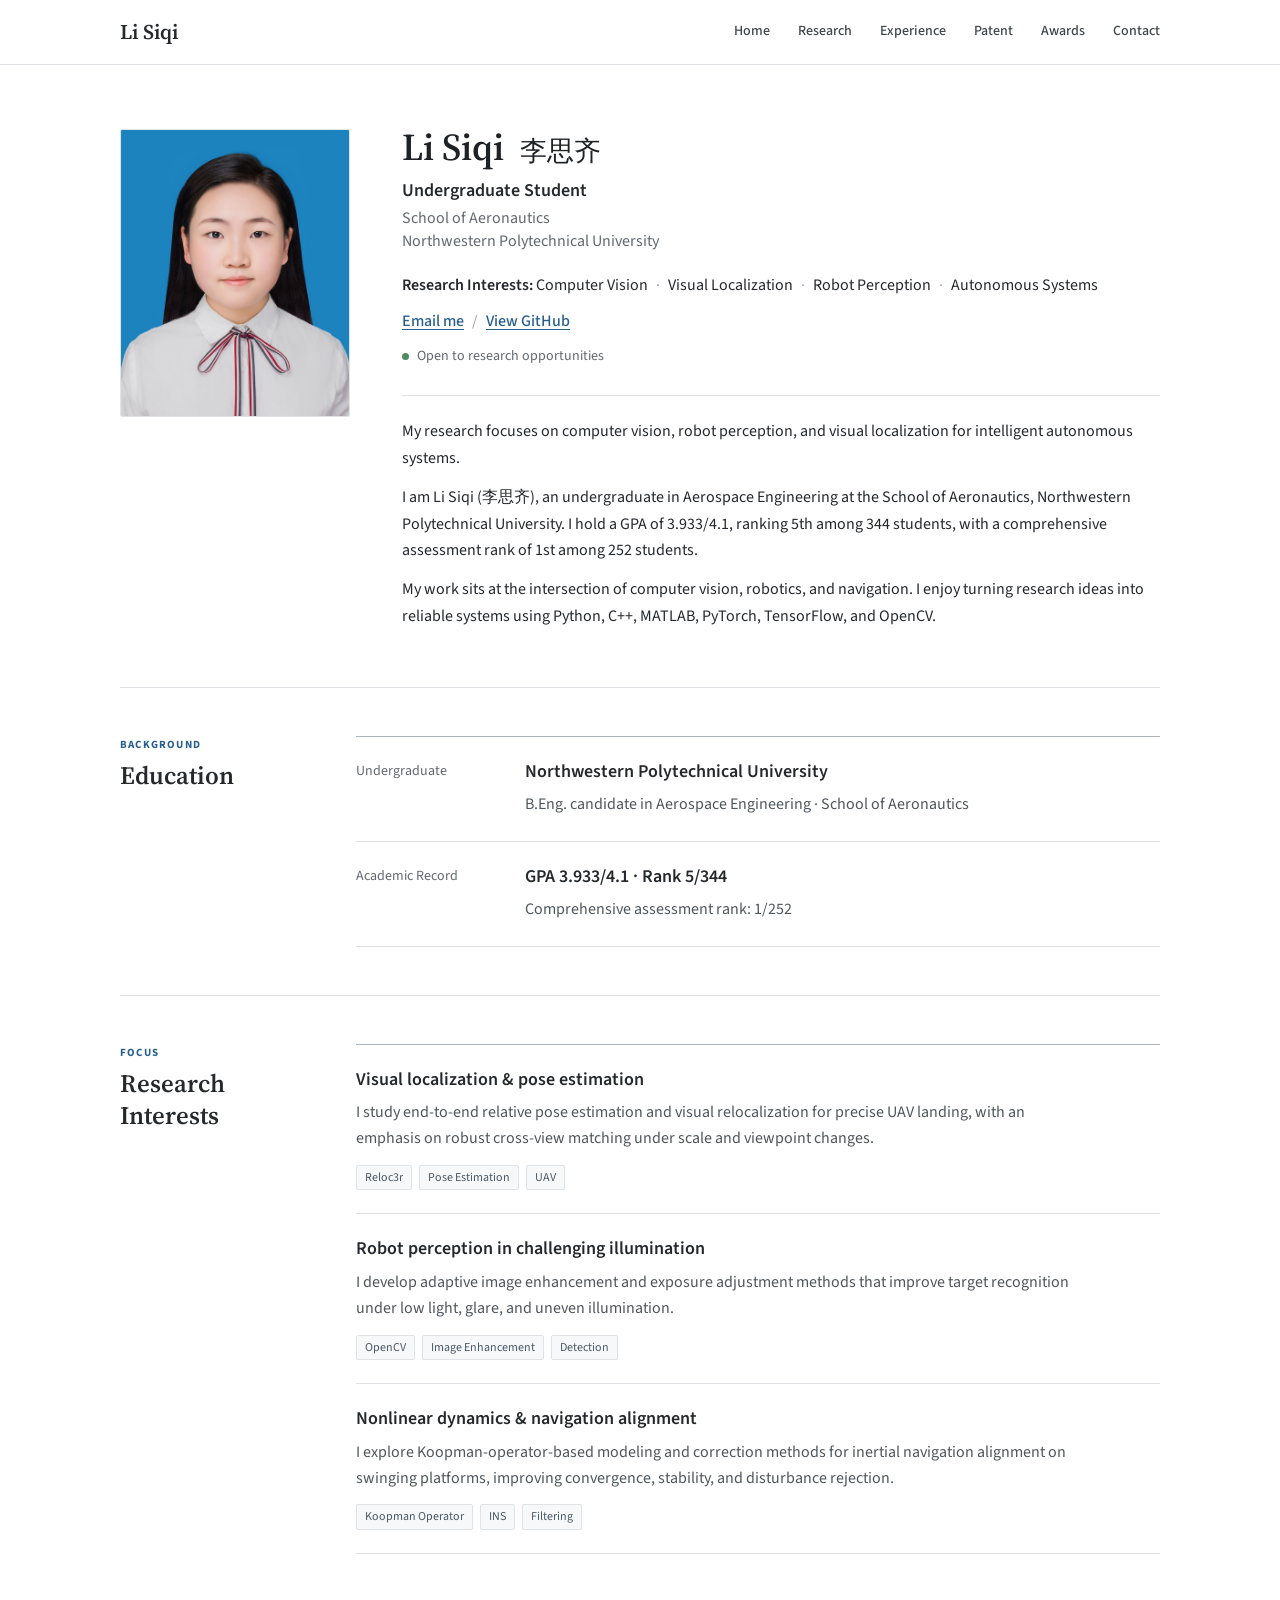
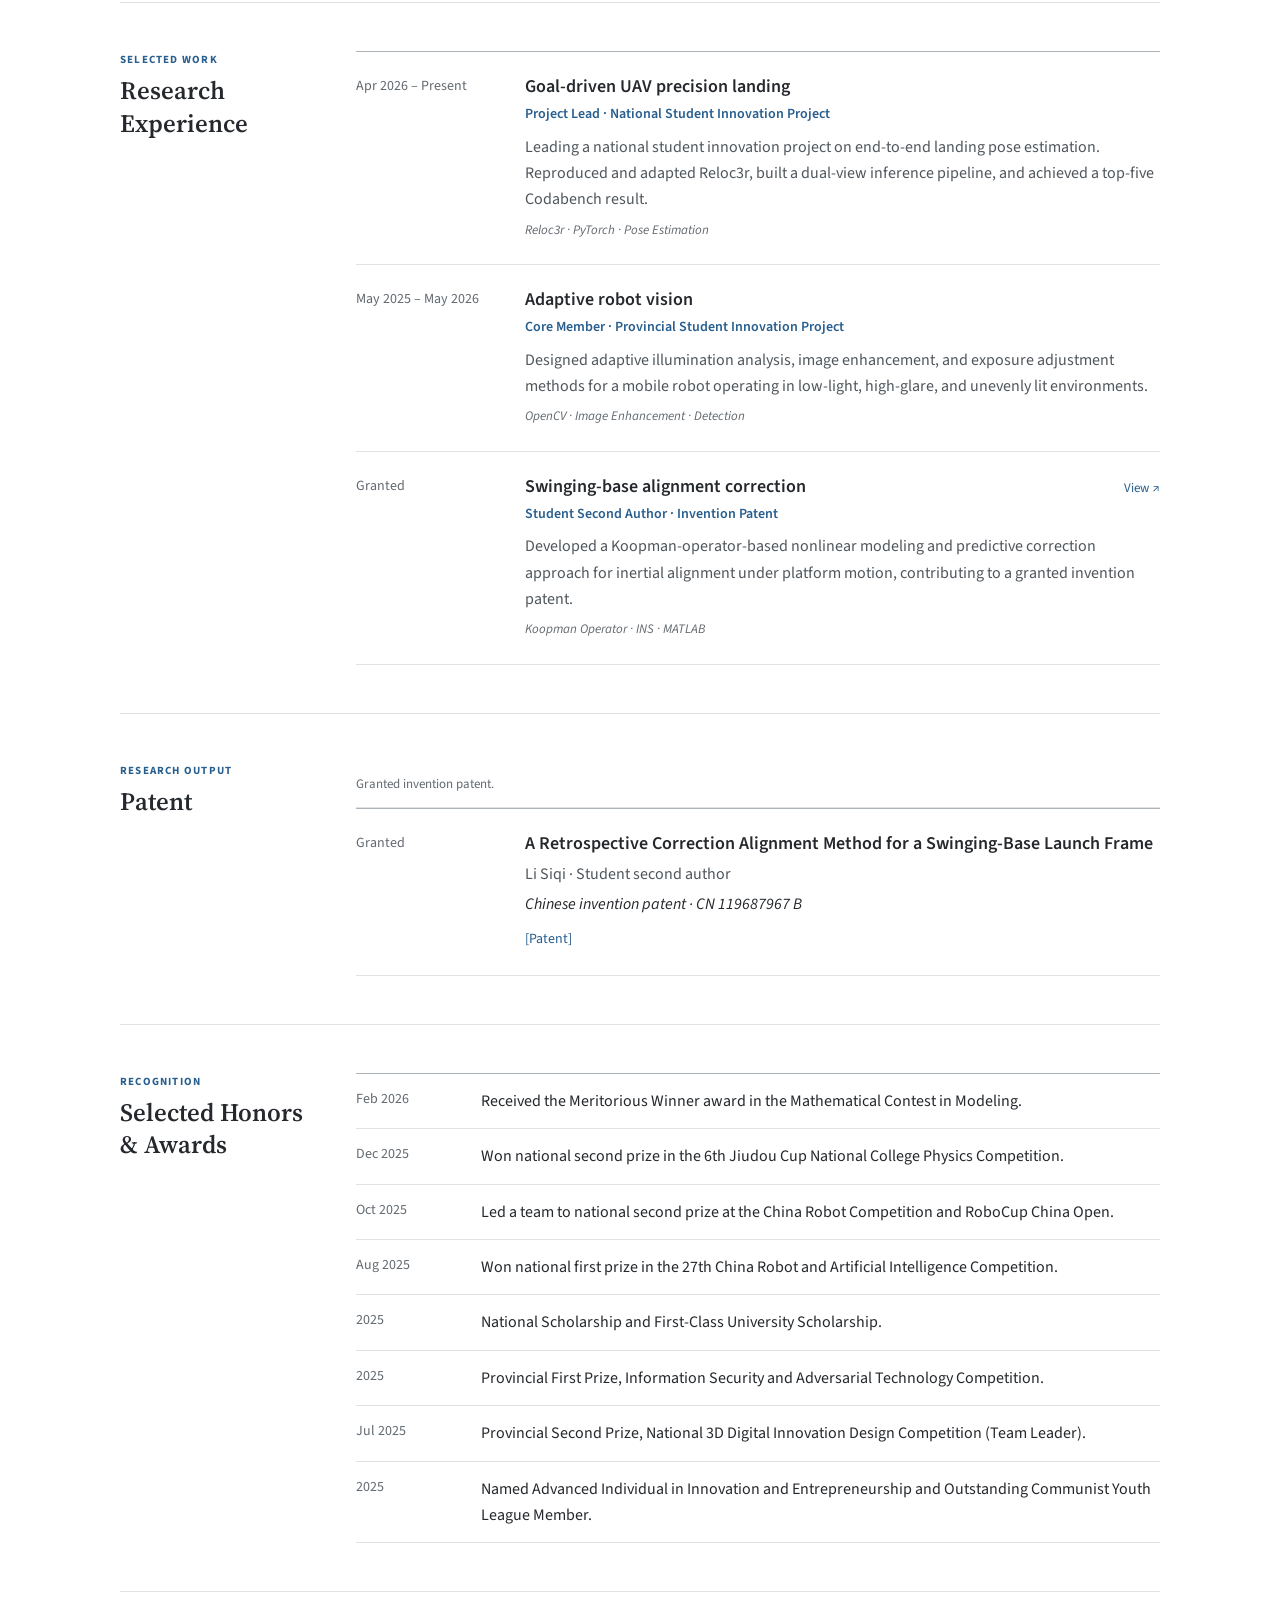
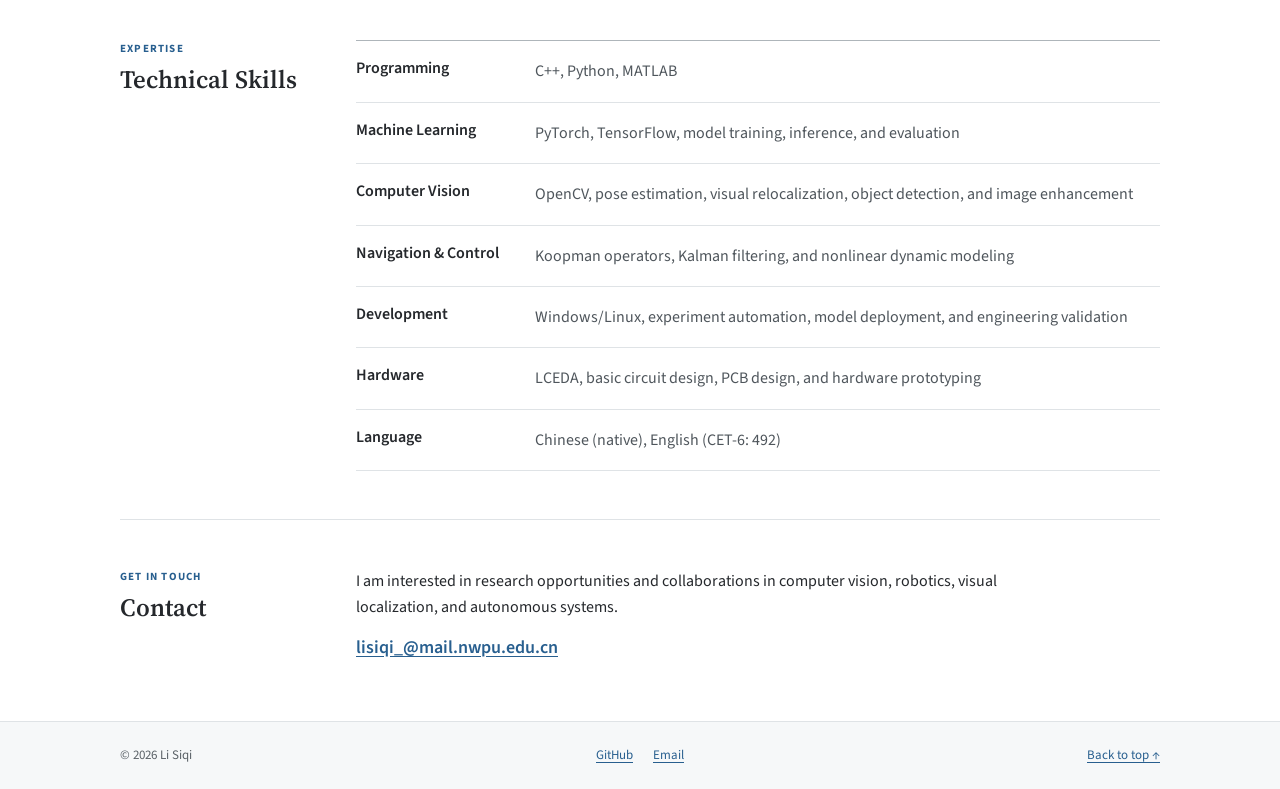
==== commit e61b6877: "Refine homepage with formal academic layout" ====
--- a/index.html
+++ b/index.html
@@ -3,10 +3,10 @@
   <head>
     <meta charset="UTF-8" />
     <meta name="viewport" content="width=device-width, initial-scale=1.0" />
-    <meta name="theme-color" content="#f4f1ea" />
+    <meta name="theme-color" content="#ffffff" />
     <meta
       name="description"
-      content="Li Siqi is an aerospace engineering undergraduate researching robot perception, visual localization, and autonomous systems."
+      content="Li Siqi is an aerospace engineering undergraduate researching computer vision, robotics, visual localization, and autonomous systems."
     />
     <meta property="og:type" content="website" />
     <meta property="og:title" content="Li Siqi — Academic Homepage" />
@@ -19,7 +19,7 @@
     <link rel="preconnect" href="https://fonts.googleapis.com" />
     <link rel="preconnect" href="https://fonts.gstatic.com" crossorigin />
     <link
-      href="https://fonts.googleapis.com/css2?family=DM+Sans:wght@400;500;600&family=Newsreader:opsz,wght@6..72,400;6..72,500;6..72,600&display=swap"
+      href="https://fonts.googleapis.com/css2?family=Source+Sans+3:wght@400;500;600;700&family=Source+Serif+4:opsz,wght@8..60,600&display=swap"
       rel="stylesheet"
     />
     <link rel="stylesheet" href="styles.css" />
@@ -28,126 +28,131 @@
     <a class="skip-link" href="#main">Skip to content</a>
 
     <header class="site-header">
-      <div class="header-inner">
-        <a class="wordmark" href="#top" aria-label="Back to top">
-          <span class="wordmark-dot"></span>
-          <span id="nav-name">Li Siqi</span>
-        </a>
-
+      <div class="header-inner page-width">
+        <a class="site-name" href="#top" aria-label="Back to top" id="nav-name">Li Siqi</a>
         <button class="menu-toggle" type="button" aria-expanded="false" aria-controls="site-nav">
-          <span></span><span></span>
-          <span class="sr-only">Open menu</span>
+          <span></span><span></span><span class="sr-only">Open menu</span>
         </button>
-
         <nav id="site-nav" class="site-nav" aria-label="Primary navigation">
-          <a href="#about">About</a>
+          <a href="#top">Home</a>
           <a href="#research">Research</a>
-          <a href="#publications">Publications</a>
-          <a href="#projects">Projects</a>
+          <a href="#experience">Experience</a>
+          <a href="#publications">Patent</a>
+          <a href="#honors">Awards</a>
           <a href="#contact">Contact</a>
         </nav>
       </div>
     </header>
 
-    <main id="main">
-      <section id="top" class="hero section-shell">
-        <div class="hero-copy reveal">
-          <p id="hero-eyebrow" class="eyebrow">Researcher · Engineer · Lifelong learner</p>
-          <h1>
-            Hi, I’m <em id="hero-name">Li Siqi</em>.<br />
-            <span id="hero-headline">I explore ideas and build useful things.</span>
-          </h1>
-          <p id="hero-intro" class="hero-intro">
-            A short introduction about your research interests, current position, and the questions
-            you care about most.
-          </p>
-          <div id="hero-links" class="hero-actions"></div>
+    <main id="main" class="page-width">
+      <section id="top" class="profile-section">
+        <div class="portrait-column">
+          <div class="portrait-frame">
+            <img id="profile-photo" alt="Li Siqi portrait" hidden />
+            <span id="profile-initials" class="portrait-initials">LS</span>
+          </div>
         </div>
 
-        <div class="portrait-wrap reveal" aria-label="Profile image placeholder">
-          <div class="portrait-frame">
-            <img id="profile-photo" alt="Portrait" hidden />
-            <span id="profile-initials" class="portrait-initials">YN</span>
-            <span class="portrait-label">Portrait / 01</span>
+        <div class="profile-content">
+          <h1><span id="hero-name">Li Siqi</span> <span id="chinese-name" lang="zh-CN">李思齐</span></h1>
+          <p id="profile-role" class="profile-role">Undergraduate Student</p>
+          <p id="profile-affiliation" class="profile-affiliation">
+            School of Aeronautics<br />Northwestern Polytechnical University
+          </p>
+
+          <div class="profile-detail">
+            <strong>Research Interests:</strong>
+            <div id="ticker-content" class="interest-list"></div>
           </div>
-          <p id="hero-status" class="availability"><span></span> Open to collaboration</p>
+
+          <div id="hero-links" class="profile-links"></div>
+          <p id="hero-status" class="profile-status">Open to research opportunities</p>
+
+          <div class="biography">
+            <p id="hero-intro">
+              I am an aerospace engineering undergraduate researching robot perception, visual
+              localization, and intelligent autonomous systems.
+            </p>
+            <div id="about-text"></div>
+          </div>
         </div>
       </section>
 
-      <section class="ticker" aria-label="Research interests">
-        <div id="ticker-content" class="ticker-track"></div>
+      <section id="education" class="academic-section">
+        <div class="section-title">
+          <p>Background</p>
+          <h2>Education</h2>
+        </div>
+        <div id="quick-facts" class="section-content education-list"></div>
       </section>
 
-      <section id="about" class="content-section section-shell">
-        <div class="section-heading reveal">
-          <p class="section-number">01 / About</p>
-          <h2>A little about<br /><em>my journey.</em></h2>
+      <section id="research" class="academic-section">
+        <div class="section-title">
+          <p>Focus</p>
+          <h2>Research Interests</h2>
         </div>
-        <div class="section-body about-grid reveal">
-          <div id="about-text" class="about-copy"></div>
-          <dl id="quick-facts" class="quick-facts"></dl>
-        </div>
+        <div id="research-list" class="section-content research-list"></div>
       </section>
 
-      <section id="research" class="content-section section-shell">
-        <div class="section-heading reveal">
-          <p class="section-number">02 / Research</p>
-          <h2>Questions I’m<br /><em>exploring.</em></h2>
+      <section id="experience" class="academic-section">
+        <div class="section-title">
+          <p>Selected Work</p>
+          <h2>Research Experience</h2>
         </div>
-        <div id="research-list" class="research-list section-body"></div>
+        <div id="project-grid" class="section-content experience-list"></div>
       </section>
 
-      <section id="publications" class="content-section section-shell">
-        <div class="section-heading reveal">
-          <p class="section-number">03 / Publications</p>
-          <h2>Selected<br /><em>output.</em></h2>
+      <section id="publications" class="academic-section">
+        <div class="section-title">
+          <p>Research Output</p>
+          <h2>Patent</h2>
         </div>
-        <div class="section-body">
-          <div class="publication-toolbar reveal">
-            <p>Research output and intellectual property. <span id="publication-note">Granted invention patent.</span></p>
-            <a id="all-publications-link" class="text-link" href="#">View all <span>↗</span></a>
+        <div class="section-content">
+          <div class="publication-toolbar">
+            <p id="publication-note">Granted invention patent.</p>
+            <a id="all-publications-link" href="#publications" hidden>View all</a>
           </div>
           <ol id="publication-list" class="publication-list"></ol>
         </div>
       </section>
 
-      <section id="projects" class="content-section section-shell">
-        <div class="section-heading reveal">
-          <p class="section-number">04 / Projects</p>
-          <h2>Things I’ve<br /><em>built.</em></h2>
+      <section id="honors" class="academic-section">
+        <div class="section-title">
+          <p>Recognition</p>
+          <h2>Selected Honors & Awards</h2>
         </div>
-        <div id="project-grid" class="project-grid section-body"></div>
-      </section>
-
-      <section id="news" class="content-section section-shell">
-        <div class="section-heading reveal">
-          <p class="section-number">05 / News</p>
-          <h2>Recent<br /><em>notes.</em></h2>
-        </div>
-        <div class="section-body">
-          <ul id="news-list" class="news-list"></ul>
+        <div class="section-content">
+          <ul id="news-list" class="honors-list"></ul>
         </div>
       </section>
 
-      <section id="contact" class="contact-section">
-        <div class="section-shell contact-inner reveal">
-          <p class="section-number">06 / Contact</p>
-          <h2>Have an interesting idea?<br /><em>Let’s talk.</em></h2>
+      <section id="skills" class="academic-section">
+        <div class="section-title">
+          <p>Expertise</p>
+          <h2>Technical Skills</h2>
+        </div>
+        <div id="skills-list" class="section-content skills-list"></div>
+      </section>
+
+      <section id="contact" class="academic-section contact-section">
+        <div class="section-title">
+          <p>Get in Touch</p>
+          <h2>Contact</h2>
+        </div>
+        <div class="section-content contact-content">
           <p id="contact-text">
-            I’m always happy to discuss research, collaboration, or thoughtful new projects.
+            I am interested in research opportunities and collaborations in computer vision and robotics.
           </p>
-          <a id="contact-email" class="contact-email" href="mailto:lisiqi_@mail.nwpu.edu.cn">
-            lisiqi_@mail.nwpu.edu.cn <span>↗</span>
-          </a>
+          <a id="contact-email" href="mailto:lisiqi_@mail.nwpu.edu.cn">lisiqi_@mail.nwpu.edu.cn</a>
         </div>
       </section>
     </main>
 
     <footer class="site-footer">
-      <div class="footer-inner section-shell">
+      <div class="footer-inner page-width">
         <p>© <span id="footer-year"></span> <span id="footer-name">Li Siqi</span></p>
         <div id="footer-links" class="footer-links"></div>
-        <a href="#top" class="back-to-top">Back to top ↑</a>
+        <a href="#top">Back to top ↑</a>
       </div>
     </footer>
 
--- a/styles.css
+++ b/styles.css
@@ -1,33 +1,34 @@
 :root {
-  --ink: #172330;
-  --ink-soft: #45505a;
-  --paper: #f4f1ea;
-  --paper-deep: #e9e4da;
-  --line: rgba(23, 35, 48, 0.2);
-  --blue: #4f70d8;
-  --coral: #db765e;
-  --green: #659178;
-  --serif: "Newsreader", Georgia, serif;
-  --sans: "DM Sans", Arial, sans-serif;
+  --text: #25282c;
+  --muted: #626970;
+  --accent: #285f8f;
+  --accent-dark: #17476f;
+  --border: #dfe3e6;
+  --soft: #f6f8f9;
+  --white: #ffffff;
+  --serif: "Source Serif 4", Georgia, serif;
+  --sans: "Source Sans 3", "Segoe UI", Arial, sans-serif;
 }
 
 * { box-sizing: border-box; }
-
 [hidden] { display: none !important; }
-
 html { scroll-behavior: smooth; }
 
 body {
   margin: 0;
-  color: var(--ink);
-  background: var(--paper);
+  color: var(--text);
+  background: var(--white);
   font-family: var(--sans);
+  font-size: 16px;
+  line-height: 1.65;
   -webkit-font-smoothing: antialiased;
 }
 
-a { color: inherit; }
-
+a { color: var(--accent); text-underline-offset: 3px; }
+a:hover { color: var(--accent-dark); }
 img { display: block; max-width: 100%; }
+
+.page-width { width: min(1040px, calc(100% - 48px)); margin-inline: auto; }
 
 .sr-only {
   position: absolute;
@@ -46,423 +47,215 @@
   z-index: 100;
   top: -60px;
   left: 20px;
-  padding: 12px 18px;
-  color: var(--paper);
-  background: var(--ink);
-  transition: top 0.2s;
-}
-
-.skip-link:focus { top: 20px; }
-
-.section-shell {
-  width: min(1180px, calc(100% - 64px));
-  margin-inline: auto;
-}
+  padding: 10px 16px;
+  color: var(--white);
+  background: var(--accent-dark);
+}
+.skip-link:focus { top: 16px; }
 
 .site-header {
   position: sticky;
-  z-index: 50;
+  z-index: 30;
   top: 0;
-  background: rgba(244, 241, 234, 0.92);
-  border-bottom: 1px solid var(--line);
-  backdrop-filter: blur(14px);
+  background: rgba(255, 255, 255, 0.96);
+  border-bottom: 1px solid var(--border);
+  backdrop-filter: blur(10px);
 }
 
 .header-inner {
   display: flex;
   align-items: center;
   justify-content: space-between;
-  width: min(1180px, calc(100% - 64px));
-  height: 76px;
-  margin: auto;
-}
-
-.wordmark {
-  display: inline-flex;
-  gap: 11px;
-  align-items: center;
+  min-height: 64px;
+}
+
+.site-name {
+  color: var(--text);
   font-family: var(--serif);
   font-size: 21px;
   font-weight: 600;
   text-decoration: none;
 }
 
-.wordmark-dot {
-  width: 10px;
-  height: 10px;
-  background: var(--coral);
-  border-radius: 50%;
-}
-
-.site-nav { display: flex; gap: 34px; }
-
-.site-nav a,
-.footer-links a {
-  position: relative;
-  font-size: 13px;
-  font-weight: 500;
-  letter-spacing: 0.02em;
-  text-decoration: none;
-}
-
-.site-nav a::after,
-.footer-links a::after {
-  position: absolute;
-  right: 0;
-  bottom: -5px;
-  left: 0;
-  height: 1px;
-  content: "";
-  background: currentColor;
-  transform: scaleX(0);
-  transform-origin: right;
-  transition: transform 0.25s ease;
-}
-
-.site-nav a:hover::after,
-.footer-links a:hover::after {
-  transform: scaleX(1);
-  transform-origin: left;
-}
-
+.site-nav { display: flex; gap: 28px; }
+.site-nav a { color: #40464c; font-size: 14px; font-weight: 500; text-decoration: none; }
+.site-nav a:hover { color: var(--accent); }
 .menu-toggle { display: none; }
 
-.hero {
-  display: grid;
-  grid-template-columns: minmax(0, 1.55fr) minmax(300px, 0.72fr);
-  gap: 8vw;
-  align-items: center;
-  min-height: calc(100vh - 76px);
-  padding-block: 90px;
-}
-
-.eyebrow,
-.section-number {
-  margin: 0 0 34px;
-  color: var(--ink-soft);
+.profile-section {
+  display: grid;
+  grid-template-columns: 230px minmax(0, 1fr);
+  gap: 52px;
+  padding: 64px 0 58px;
+}
+
+.portrait-frame {
+  display: grid;
+  overflow: hidden;
+  width: 230px;
+  aspect-ratio: 4 / 5;
+  background: var(--soft);
+  border: 1px solid var(--border);
+  border-radius: 2px;
+  place-items: center;
+}
+
+.portrait-frame img { width: 100%; height: 100%; object-fit: cover; object-position: center 28%; }
+.portrait-initials { color: var(--accent); font-family: var(--serif); font-size: 62px; }
+
+.profile-content h1 {
+  margin: -5px 0 4px;
+  color: #1e2226;
+  font-family: var(--serif);
+  font-size: 38px;
+  font-weight: 600;
+  letter-spacing: 0;
+  line-height: 1.25;
+}
+
+#chinese-name { margin-left: 8px; font-family: "Microsoft YaHei", sans-serif; font-size: 27px; font-weight: 500; }
+.profile-role { margin: 0; color: var(--text); font-size: 18px; font-weight: 600; }
+.profile-affiliation { margin: 2px 0 18px; color: var(--muted); line-height: 1.45; }
+.profile-detail { margin: 14px 0 10px; }
+.profile-detail strong { font-weight: 600; }
+
+.interest-list { display: inline-flex; flex-wrap: wrap; gap: 0; }
+.interest-list span:not(:last-child)::after { margin: 0 8px; color: #a1a7ac; content: "·"; }
+
+.profile-links { display: flex; flex-wrap: wrap; gap: 8px; align-items: center; margin-top: 8px; }
+.profile-links a { font-weight: 500; }
+.profile-links span { color: #9aa0a6; }
+.profile-status { margin: 11px 0 0; color: var(--muted); font-size: 14px; }
+.profile-status::before { display: inline-block; width: 7px; height: 7px; margin-right: 8px; content: ""; background: #4d8b61; border-radius: 50%; }
+
+.biography { margin-top: 27px; padding-top: 22px; border-top: 1px solid var(--border); }
+.biography p { margin: 0 0 13px; }
+.biography p:last-child { margin-bottom: 0; }
+
+.academic-section {
+  display: grid;
+  grid-template-columns: 190px minmax(0, 1fr);
+  gap: 46px;
+  padding: 48px 0;
+  border-top: 1px solid var(--border);
+  scroll-margin-top: 72px;
+}
+
+.section-title p {
+  margin: 0 0 5px;
+  color: var(--accent);
   font-size: 11px;
-  font-weight: 600;
-  letter-spacing: 0.15em;
+  font-weight: 700;
+  letter-spacing: 0.11em;
   text-transform: uppercase;
 }
 
-.hero h1,
-.section-heading h2,
-.contact-inner h2 {
+.section-title h2 {
   margin: 0;
   font-family: var(--serif);
-  font-weight: 400;
-  letter-spacing: -0.045em;
-  line-height: 0.98;
-}
-
-.hero h1 { max-width: 760px; font-size: clamp(56px, 7vw, 100px); }
-
-.hero h1 em,
-.section-heading em,
-.contact-inner em {
-  color: var(--blue);
-  font-weight: 400;
-}
-
-.hero-intro {
-  max-width: 620px;
-  margin: 38px 0 0;
-  color: var(--ink-soft);
-  font-size: 17px;
-  line-height: 1.75;
-}
-
-.hero-actions { display: flex; gap: 12px; margin-top: 38px; }
-
-.button {
-  display: inline-flex;
+  font-size: 25px;
+  font-weight: 600;
+  line-height: 1.3;
+}
+
+.education-list,
+.research-list,
+.experience-list,
+.publication-list,
+.honors-list,
+.skills-list { border-top: 1px solid #aeb5ba; }
+
+.education-entry,
+.experience-entry,
+.publication-entry {
+  display: grid;
+  grid-template-columns: 145px minmax(0, 1fr);
   gap: 24px;
-  align-items: center;
-  justify-content: space-between;
-  min-width: 158px;
-  padding: 15px 18px;
-  border: 1px solid var(--ink);
-  font-size: 13px;
-  font-weight: 600;
-  text-decoration: none;
-  transition: color 0.2s, background 0.2s, transform 0.2s;
-}
-
-.button:hover { transform: translateY(-3px); }
-.button-primary { color: var(--paper); background: var(--ink); }
-.button-primary:hover { background: var(--blue); border-color: var(--blue); }
-.button-secondary:hover { color: var(--paper); background: var(--ink); }
-
-.portrait-wrap { justify-self: end; width: min(100%, 350px); }
-
-.portrait-frame {
-  position: relative;
-  display: grid;
-  overflow: hidden;
-  aspect-ratio: 4 / 5;
-  place-items: center;
-  background:
-    linear-gradient(rgba(244, 241, 234, 0.4), rgba(244, 241, 234, 0.1)),
-    repeating-linear-gradient(45deg, transparent 0 22px, rgba(23, 35, 48, 0.07) 22px 23px),
-    var(--paper-deep);
-  border: 1px solid var(--ink);
-  box-shadow: 18px 18px 0 rgba(79, 112, 216, 0.22);
-}
-
-.portrait-frame::before,
-.portrait-frame::after {
-  position: absolute;
-  width: 26px;
-  height: 26px;
-  content: "";
-  border-color: var(--ink);
-}
-
-.portrait-frame::before { top: 16px; left: 16px; border-top: 1px solid; border-left: 1px solid; }
-.portrait-frame::after { right: 16px; bottom: 16px; border-right: 1px solid; border-bottom: 1px solid; }
-
-.portrait-frame img { width: 100%; height: 100%; object-fit: cover; }
-
-.portrait-initials {
-  font-family: var(--serif);
-  font-size: clamp(76px, 9vw, 130px);
-  font-style: italic;
-  color: var(--blue);
-}
-
-.portrait-label {
-  position: absolute;
-  top: 25px;
-  right: -30px;
-  font-size: 10px;
-  letter-spacing: 0.2em;
-  text-transform: uppercase;
-  transform: rotate(90deg);
-}
-
-.availability {
-  display: flex;
-  gap: 10px;
-  align-items: center;
-  margin: 32px 0 0;
-  font-size: 12px;
-  letter-spacing: 0.04em;
-}
-
-.availability span {
-  width: 8px;
-  height: 8px;
-  background: var(--green);
-  border-radius: 50%;
-  box-shadow: 0 0 0 5px rgba(101, 145, 120, 0.14);
-}
-
-.ticker { overflow: hidden; padding: 20px 0; color: var(--paper); background: var(--ink); }
-
-.ticker-track {
-  display: flex;
-  width: max-content;
-  animation: marquee 28s linear infinite;
-}
-
-.ticker-track span {
-  display: flex;
-  gap: 42px;
-  align-items: center;
-  padding-right: 42px;
-  font-family: var(--serif);
-  font-size: 18px;
-  font-style: italic;
-  white-space: nowrap;
-}
-
-.ticker-track i { color: var(--coral); font-family: var(--sans); font-style: normal; }
-
-@keyframes marquee { to { transform: translateX(-50%); } }
-
-.content-section {
-  display: grid;
-  grid-template-columns: minmax(210px, 0.65fr) minmax(0, 1.7fr);
-  gap: 8vw;
-  padding-block: 140px;
-  border-bottom: 1px solid var(--line);
-}
-
-.section-heading h2 { font-size: clamp(42px, 4.5vw, 68px); }
-.section-number { margin-bottom: 28px; }
-
-.about-grid { display: grid; grid-template-columns: 1.3fr 0.8fr; gap: 8vw; }
-
-.about-copy p {
-  margin: 0 0 26px;
-  font-family: var(--serif);
-  font-size: clamp(23px, 2.1vw, 31px);
-  line-height: 1.42;
-}
-
-.about-copy p:last-child { color: var(--ink-soft); font-size: 19px; }
-
-.quick-facts { margin: 0; }
-
-.quick-facts div { padding: 17px 0; border-top: 1px solid var(--line); }
-.quick-facts div:last-child { border-bottom: 1px solid var(--line); }
-.quick-facts dt { margin-bottom: 8px; color: var(--ink-soft); font-size: 10px; letter-spacing: 0.13em; text-transform: uppercase; }
-.quick-facts dd { margin: 0; font-family: var(--serif); font-size: 17px; }
-
-.research-list { border-top: 1px solid var(--ink); }
-
-.research-item {
-  display: grid;
-  grid-template-columns: 50px 1fr minmax(120px, 0.55fr);
-  gap: 25px;
-  padding: 38px 0;
-  border-bottom: 1px solid var(--line);
-}
-
-.research-index,
-.publication-year { color: var(--blue); font-family: var(--serif); font-size: 15px; }
-.research-item h3 { margin: 0 0 14px; font-family: var(--serif); font-size: 28px; font-weight: 500; }
-.research-item p { max-width: 560px; margin: 0; color: var(--ink-soft); font-size: 14px; line-height: 1.7; }
-
-.tag-list { display: flex; flex-wrap: wrap; gap: 7px; align-content: flex-start; justify-content: flex-end; }
-.tag-list span { padding: 7px 10px; border: 1px solid var(--line); border-radius: 30px; font-size: 10px; letter-spacing: 0.04em; }
-
-.publication-toolbar { display: flex; align-items: center; justify-content: space-between; margin-bottom: 25px; }
-.publication-toolbar p { margin: 0; color: var(--ink-soft); font-size: 12px; }
-.text-link { font-size: 12px; font-weight: 600; text-decoration: none; }
-.text-link span { color: var(--coral); }
-
-.publication-list { padding: 0; margin: 0; list-style: none; border-top: 1px solid var(--ink); }
-.publication-item { display: grid; grid-template-columns: 70px 1fr auto; gap: 25px; padding: 31px 0; border-bottom: 1px solid var(--line); }
-.publication-main h3 { margin: 0 0 10px; font-family: var(--serif); font-size: 23px; font-weight: 500; line-height: 1.25; }
-.publication-main p { margin: 4px 0; color: var(--ink-soft); font-size: 12px; line-height: 1.55; }
-.publication-main .venue { color: var(--ink); font-style: italic; }
-.publication-links { display: flex; flex-direction: column; gap: 8px; align-items: flex-end; }
-.publication-links a { font-size: 11px; font-weight: 600; text-decoration: none; }
-.publication-links a:hover { color: var(--blue); }
-
-.project-grid { display: grid; grid-template-columns: repeat(3, 1fr); gap: 14px; }
-
-.project-card {
-  display: flex;
-  flex-direction: column;
-  justify-content: space-between;
-  min-height: 430px;
-  padding: 24px;
-  text-decoration: none;
-  border: 1px solid var(--ink);
-  transition: transform 0.25s, box-shadow 0.25s;
-}
-
-.project-card:hover { transform: translateY(-7px); box-shadow: 8px 8px 0 var(--ink); }
-.project-blue { background: #dce2f6; }
-.project-coral { background: #f2dcd4; }
-.project-green { background: #dce7df; }
-.project-top { display: flex; justify-content: space-between; font-size: 12px; }
-.project-top span:last-child { font-size: 20px; }
-
-.project-mark { position: relative; align-self: center; width: 120px; height: 120px; }
-.project-mark i { position: absolute; inset: 0; border: 1px solid var(--ink); border-radius: 50%; }
-.project-mark i:nth-child(2) { transform: translateX(25px); }
-.project-mark i:nth-child(3) { transform: translate(12px, -22px); }
-.project-coral .project-mark i { border-radius: 0; transform: rotate(45deg) scale(0.72); }
-.project-coral .project-mark i:nth-child(2) { transform: rotate(30deg) scale(0.72); }
-.project-coral .project-mark i:nth-child(3) { transform: rotate(15deg) scale(0.72); }
-.project-green .project-mark i { border-radius: 50% 0 50% 0; transform: rotate(10deg) scale(0.78); }
-.project-green .project-mark i:nth-child(2) { transform: rotate(55deg) scale(0.78); }
-.project-green .project-mark i:nth-child(3) { transform: rotate(100deg) scale(0.78); }
-
-.project-card h3 { margin: 0 0 10px; font-family: var(--serif); font-size: 27px; font-weight: 500; }
-.project-card p { min-height: 64px; margin: 0 0 24px; color: var(--ink-soft); font-size: 13px; line-height: 1.6; }
-.project-tech { font-size: 10px; letter-spacing: 0.06em; text-transform: uppercase; }
-
-.news-list { padding: 0; margin: 0; list-style: none; border-top: 1px solid var(--ink); }
-.news-list li { display: grid; grid-template-columns: 140px 1fr; padding: 25px 0; border-bottom: 1px solid var(--line); }
-.news-list time { color: var(--blue); font-family: var(--serif); font-size: 15px; }
-.news-list p { margin: 0; font-family: var(--serif); font-size: 20px; line-height: 1.4; }
-
-.contact-section { color: var(--paper); background: var(--ink); }
-.contact-inner { padding-block: 130px; }
-.contact-inner .section-number { color: rgba(244, 241, 234, 0.6); }
-.contact-inner h2 { max-width: 900px; font-size: clamp(54px, 7vw, 98px); }
-.contact-inner h2 em { color: #8ca3ed; }
-.contact-inner > p:not(.section-number) { max-width: 550px; margin: 42px 0 30px; color: rgba(244, 241, 234, 0.7); line-height: 1.7; }
-.contact-email { display: inline-flex; gap: 30px; padding-bottom: 8px; border-bottom: 1px solid var(--paper); font-family: var(--serif); font-size: clamp(20px, 2.3vw, 32px); text-decoration: none; }
-.contact-email span { color: var(--coral); }
-
-.site-footer { color: var(--paper); background: var(--ink); border-top: 1px solid rgba(244, 241, 234, 0.18); }
-.footer-inner { display: grid; grid-template-columns: 1fr auto 1fr; gap: 30px; align-items: center; padding-block: 28px; }
-.footer-inner p, .back-to-top { margin: 0; color: rgba(244, 241, 234, 0.65); font-size: 11px; text-decoration: none; }
-.footer-links { display: flex; gap: 26px; }
-.back-to-top { justify-self: end; }
-
-.reveal { opacity: 0; transform: translateY(24px); transition: opacity 0.7s ease, transform 0.7s ease; }
-.reveal.is-visible { opacity: 1; transform: none; }
-
-@media (prefers-reduced-motion: reduce) {
-  html { scroll-behavior: auto; }
-  .ticker-track { animation: none; }
-  .reveal { opacity: 1; transform: none; transition: none; }
-}
-
-@media (max-width: 900px) {
-  .section-shell, .header-inner { width: min(100% - 40px, 720px); }
-  .hero { grid-template-columns: 1fr; gap: 70px; min-height: auto; padding-block: 80px; }
-  .portrait-wrap { justify-self: start; width: 310px; }
-  .content-section { grid-template-columns: 1fr; gap: 60px; padding-block: 100px; }
-  .project-grid { grid-template-columns: 1fr 1fr; }
-  .project-card:last-child { grid-column: 1 / -1; }
+  padding: 23px 0;
+  border-bottom: 1px solid var(--border);
+}
+
+.entry-meta { color: var(--muted); font-size: 14px; }
+.education-entry h3,
+.experience-entry h3,
+.publication-entry h3,
+.research-entry h3,
+.skill-row h3 { margin: 0; font-size: 18px; font-weight: 600; line-height: 1.35; }
+.education-entry p,
+.experience-entry p,
+.publication-entry p,
+.research-entry p,
+.skill-row p { margin: 7px 0 0; color: #4f565c; }
+
+.research-entry { padding: 23px 0; border-bottom: 1px solid var(--border); }
+.research-entry p { max-width: 720px; }
+.tag-list { display: flex; flex-wrap: wrap; gap: 7px; margin-top: 13px; }
+.tag-list span { padding: 2px 8px; color: #4a5966; background: var(--soft); border: 1px solid var(--border); border-radius: 2px; font-size: 12px; }
+
+.entry-heading { display: flex; gap: 20px; align-items: baseline; justify-content: space-between; }
+.entry-heading a { flex: none; font-size: 13px; text-decoration: none; }
+.experience-entry .entry-role { margin-top: 4px; color: var(--accent); font-size: 14px; font-weight: 600; }
+.experience-entry .entry-tools { color: var(--muted); font-size: 13px; font-style: italic; }
+
+.publication-toolbar { display: flex; justify-content: space-between; padding: 12px 0; border-bottom: 1px solid var(--border); }
+.publication-toolbar p { margin: 0; color: var(--muted); font-size: 13px; }
+.publication-list { padding: 0; margin: 0; list-style: none; }
+.publication-entry p { margin-top: 4px; }
+.publication-entry .publication-venue { color: var(--text); font-style: italic; }
+.publication-links { margin-top: 8px; }
+.publication-links a { margin-right: 8px; font-size: 14px; text-decoration: none; }
+
+.honors-list { padding: 0; margin: 0; list-style: none; }
+.honors-list li { display: grid; grid-template-columns: 105px 1fr; gap: 20px; padding: 14px 0; border-bottom: 1px solid var(--border); }
+.honors-list time { color: var(--muted); font-size: 14px; }
+.honors-list p { margin: 0; }
+
+.skill-row { display: grid; grid-template-columns: 155px 1fr; gap: 24px; padding: 17px 0; border-bottom: 1px solid var(--border); }
+.skill-row h3 { font-size: 16px; }
+.skill-row p { margin: 0; }
+
+.contact-section { padding-bottom: 58px; }
+.contact-content p { max-width: 700px; margin: 0 0 12px; }
+.contact-content a { font-size: 18px; font-weight: 600; }
+
+.site-footer { color: #596066; background: var(--soft); border-top: 1px solid var(--border); }
+.footer-inner { display: grid; grid-template-columns: 1fr auto 1fr; gap: 24px; align-items: center; padding-block: 23px; }
+.footer-inner p { margin: 0; }
+.footer-inner, .footer-inner a { font-size: 13px; }
+.footer-links { display: flex; gap: 20px; }
+.footer-inner > a { justify-self: end; }
+
+@media (max-width: 820px) {
+  .page-width { width: min(100% - 36px, 680px); }
+  .site-nav { gap: 18px; }
+  .profile-section { grid-template-columns: 190px minmax(0, 1fr); gap: 34px; }
+  .portrait-frame { width: 190px; }
+  .academic-section { grid-template-columns: 155px minmax(0, 1fr); gap: 30px; }
+  .education-entry, .experience-entry, .publication-entry { grid-template-columns: 120px minmax(0, 1fr); }
 }
 
 @media (max-width: 680px) {
-  .section-shell, .header-inner { width: calc(100% - 36px); }
-  .header-inner { height: 66px; }
-  .menu-toggle {
-    position: relative;
-    display: block;
-    width: 36px;
-    height: 36px;
-    padding: 0;
-    background: transparent;
-    border: 0;
-  }
-  .menu-toggle > span:not(.sr-only) { position: absolute; right: 3px; width: 25px; height: 1px; background: var(--ink); transition: transform 0.2s, top 0.2s; }
+  .header-inner { min-height: 58px; }
+  .menu-toggle { position: relative; display: block; width: 36px; height: 36px; padding: 0; background: transparent; border: 0; }
+  .menu-toggle > span:not(.sr-only) { position: absolute; right: 2px; width: 25px; height: 1px; background: var(--text); transition: transform 0.2s, top 0.2s; }
   .menu-toggle > span:first-child { top: 12px; }
   .menu-toggle > span:nth-child(2) { top: 21px; }
   .menu-toggle[aria-expanded="true"] > span:first-child { top: 17px; transform: rotate(45deg); }
   .menu-toggle[aria-expanded="true"] > span:nth-child(2) { top: 17px; transform: rotate(-45deg); }
-  .site-nav {
-    position: absolute;
-    top: 66px;
-    right: 0;
-    left: 0;
-    display: none;
-    flex-direction: column;
-    gap: 0;
-    padding: 12px 18px 25px;
-    background: var(--paper);
-    border-bottom: 1px solid var(--ink);
-  }
+  .site-nav { position: absolute; top: 58px; right: 0; left: 0; display: none; flex-direction: column; gap: 0; padding: 10px 18px 20px; background: var(--white); border-bottom: 1px solid var(--border); }
   .site-nav.is-open { display: flex; }
-  .site-nav a { padding: 13px 0; font-family: var(--serif); font-size: 20px; }
-  .hero { gap: 65px; padding-block: 65px 80px; }
-  .hero h1 { font-size: clamp(48px, 15vw, 68px); }
-  .hero-intro { margin-top: 30px; font-size: 15px; }
-  .hero-actions { flex-direction: column; align-items: stretch; }
-  .portrait-wrap { width: calc(100% - 20px); }
-  .content-section { gap: 45px; padding-block: 80px; }
-  .about-grid { grid-template-columns: 1fr; gap: 45px; }
-  .research-item { grid-template-columns: 35px 1fr; }
-  .tag-list { grid-column: 2; justify-content: flex-start; }
-  .publication-toolbar { align-items: flex-start; flex-direction: column; gap: 15px; }
-  .publication-item { grid-template-columns: 50px 1fr; }
-  .publication-links { grid-column: 2; flex-direction: row; align-items: flex-start; }
-  .project-grid { grid-template-columns: 1fr; }
-  .project-card, .project-card:last-child { grid-column: auto; min-height: 410px; }
-  .news-list li { grid-template-columns: 1fr; gap: 9px; }
-  .contact-inner { padding-block: 90px; }
-  .footer-inner { grid-template-columns: 1fr; gap: 22px; }
-  .footer-links { flex-wrap: wrap; }
-  .back-to-top { justify-self: start; }
-}
+  .site-nav a { padding: 8px 0; font-size: 16px; }
+  .profile-section { grid-template-columns: 1fr; gap: 30px; padding-top: 38px; }
+  .portrait-frame { width: min(230px, 72vw); }
+  .profile-content h1 { font-size: 34px; }
+  #chinese-name { display: inline-block; font-size: 24px; }
+  .academic-section { grid-template-columns: 1fr; gap: 22px; padding: 38px 0; }
+  .section-title h2 { font-size: 24px; }
+  .education-entry, .experience-entry, .publication-entry { grid-template-columns: 1fr; gap: 5px; }
+  .honors-list li { grid-template-columns: 82px 1fr; gap: 14px; }
+  .skill-row { grid-template-columns: 1fr; gap: 4px; }
+  .footer-inner { grid-template-columns: 1fr; gap: 12px; }
+  .footer-inner > a { justify-self: start; }
+}
+
+@media (prefers-reduced-motion: reduce) { html { scroll-behavior: auto; } }
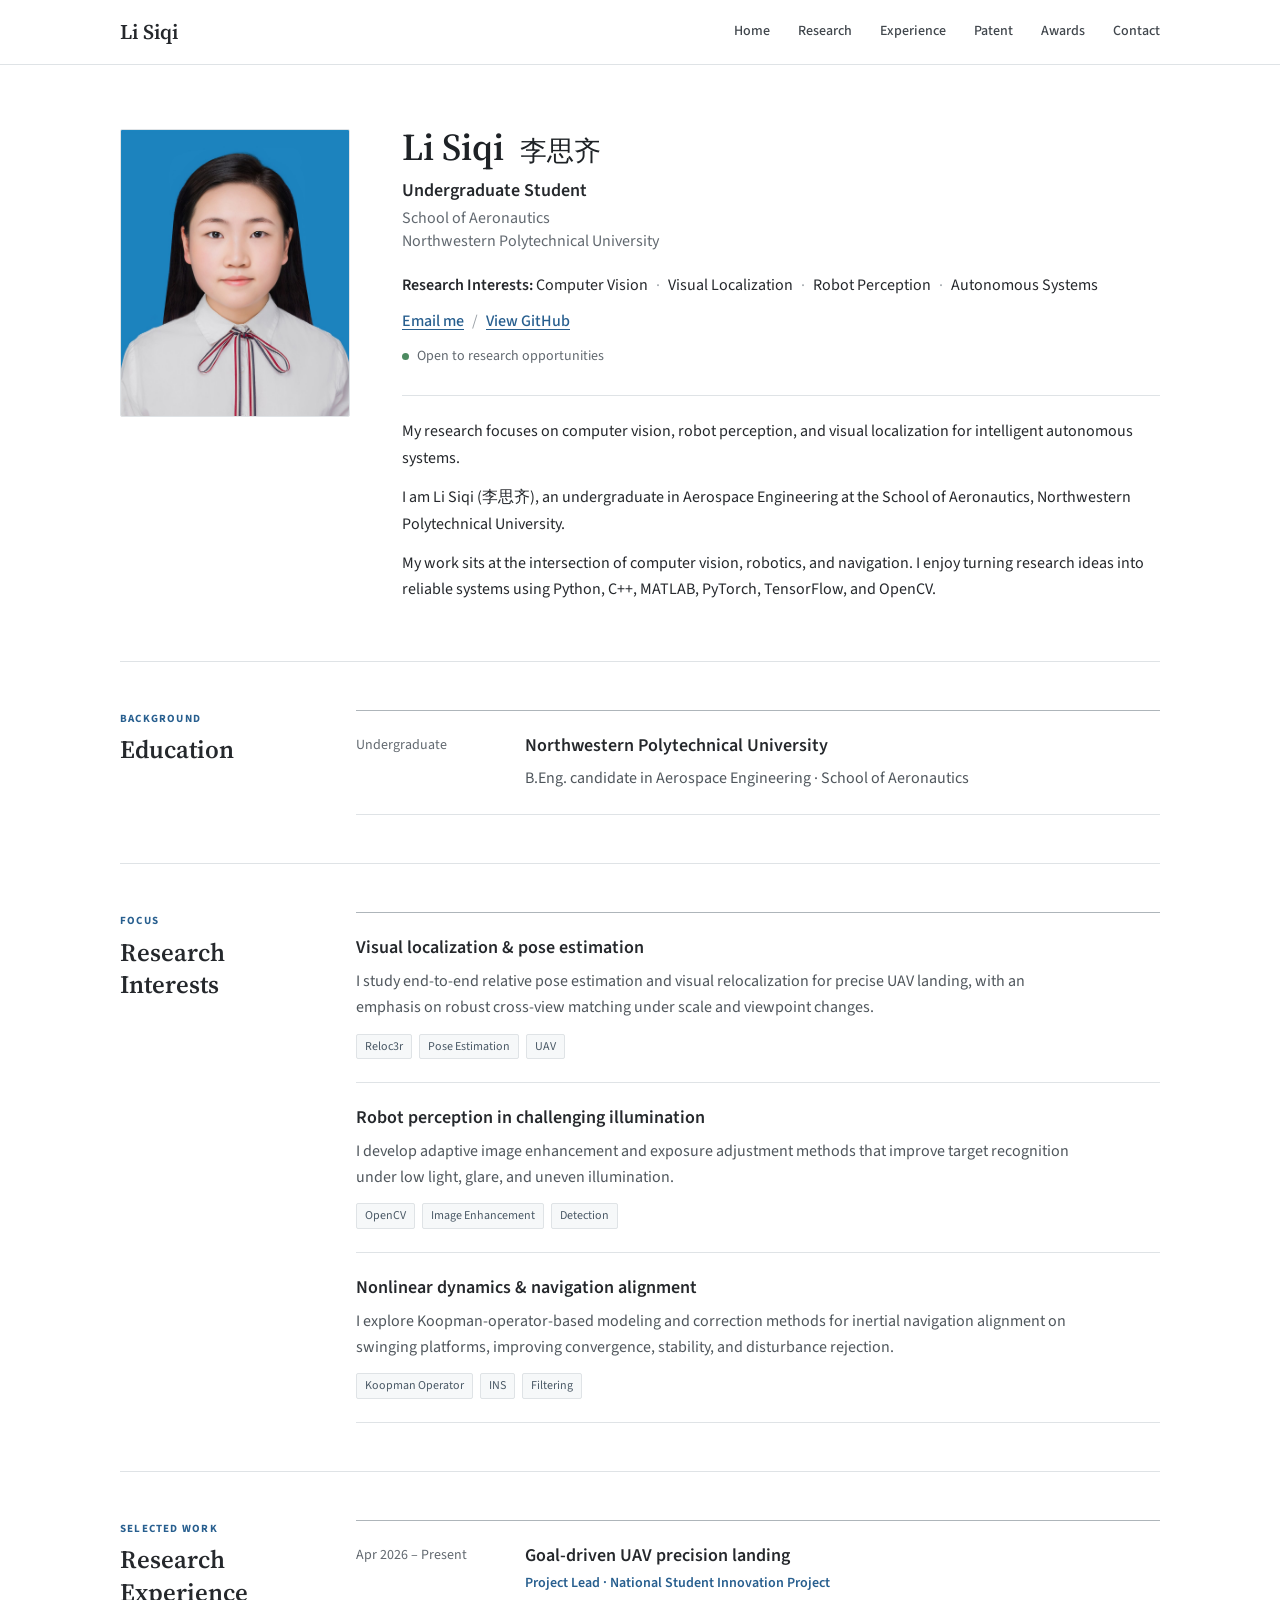
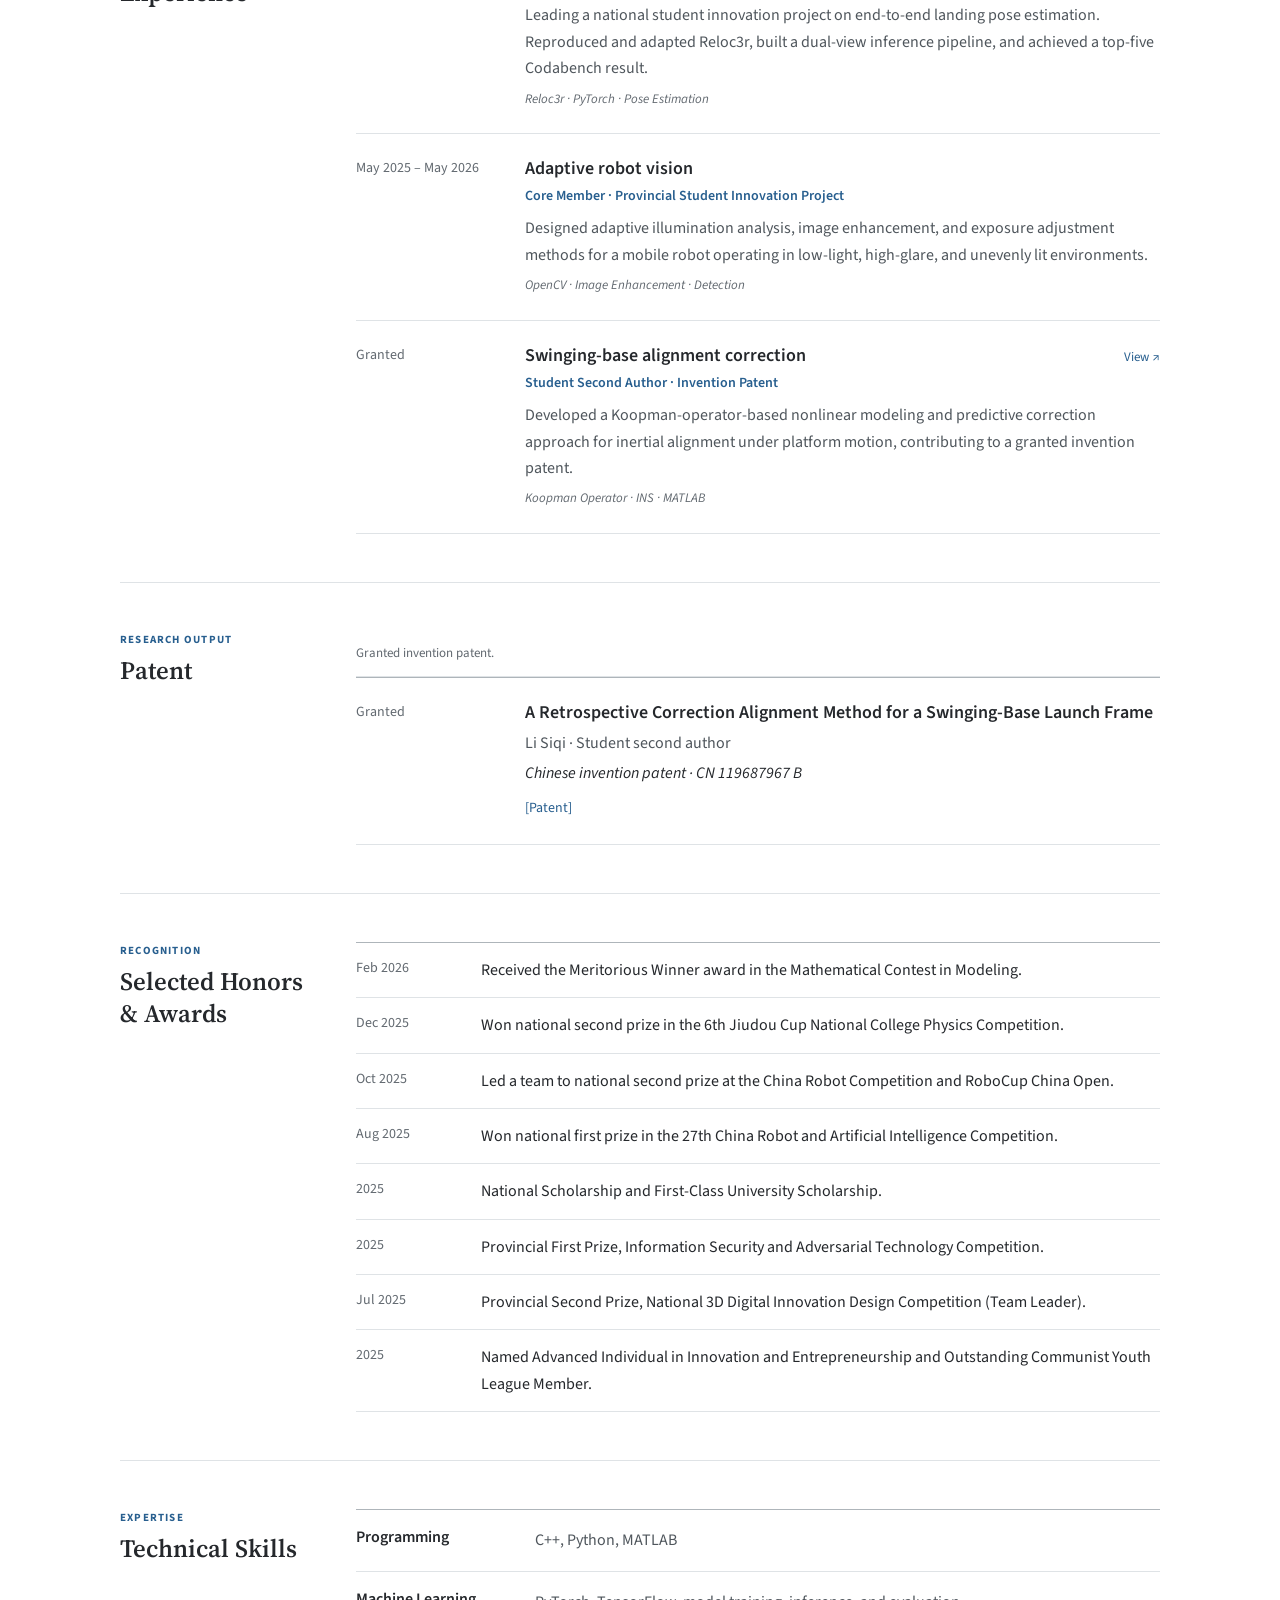
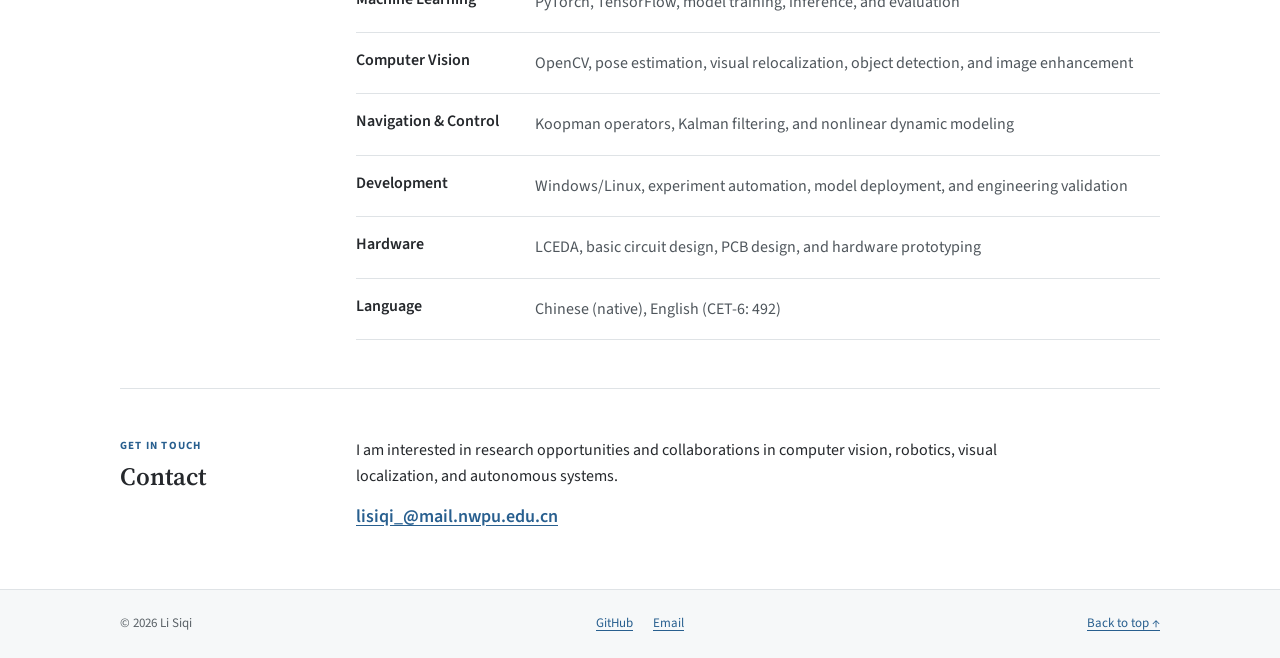
==== commit 1565e1fc: "Bust cached homepage assets" ====
--- a/index.html
+++ b/index.html
@@ -22,7 +22,7 @@
       href="https://fonts.googleapis.com/css2?family=Source+Sans+3:wght@400;500;600;700&family=Source+Serif+4:opsz,wght@8..60,600&display=swap"
       rel="stylesheet"
     />
-    <link rel="stylesheet" href="styles.css" />
+    <link rel="stylesheet" href="styles.css?v=20260713-2" />
   </head>
   <body>
     <a class="skip-link" href="#main">Skip to content</a>
@@ -156,7 +156,7 @@
       </div>
     </footer>
 
-    <script src="content.js"></script>
-    <script src="app.js"></script>
+    <script src="content.js?v=20260713-2"></script>
+    <script src="app.js?v=20260713-2"></script>
   </body>
 </html>
